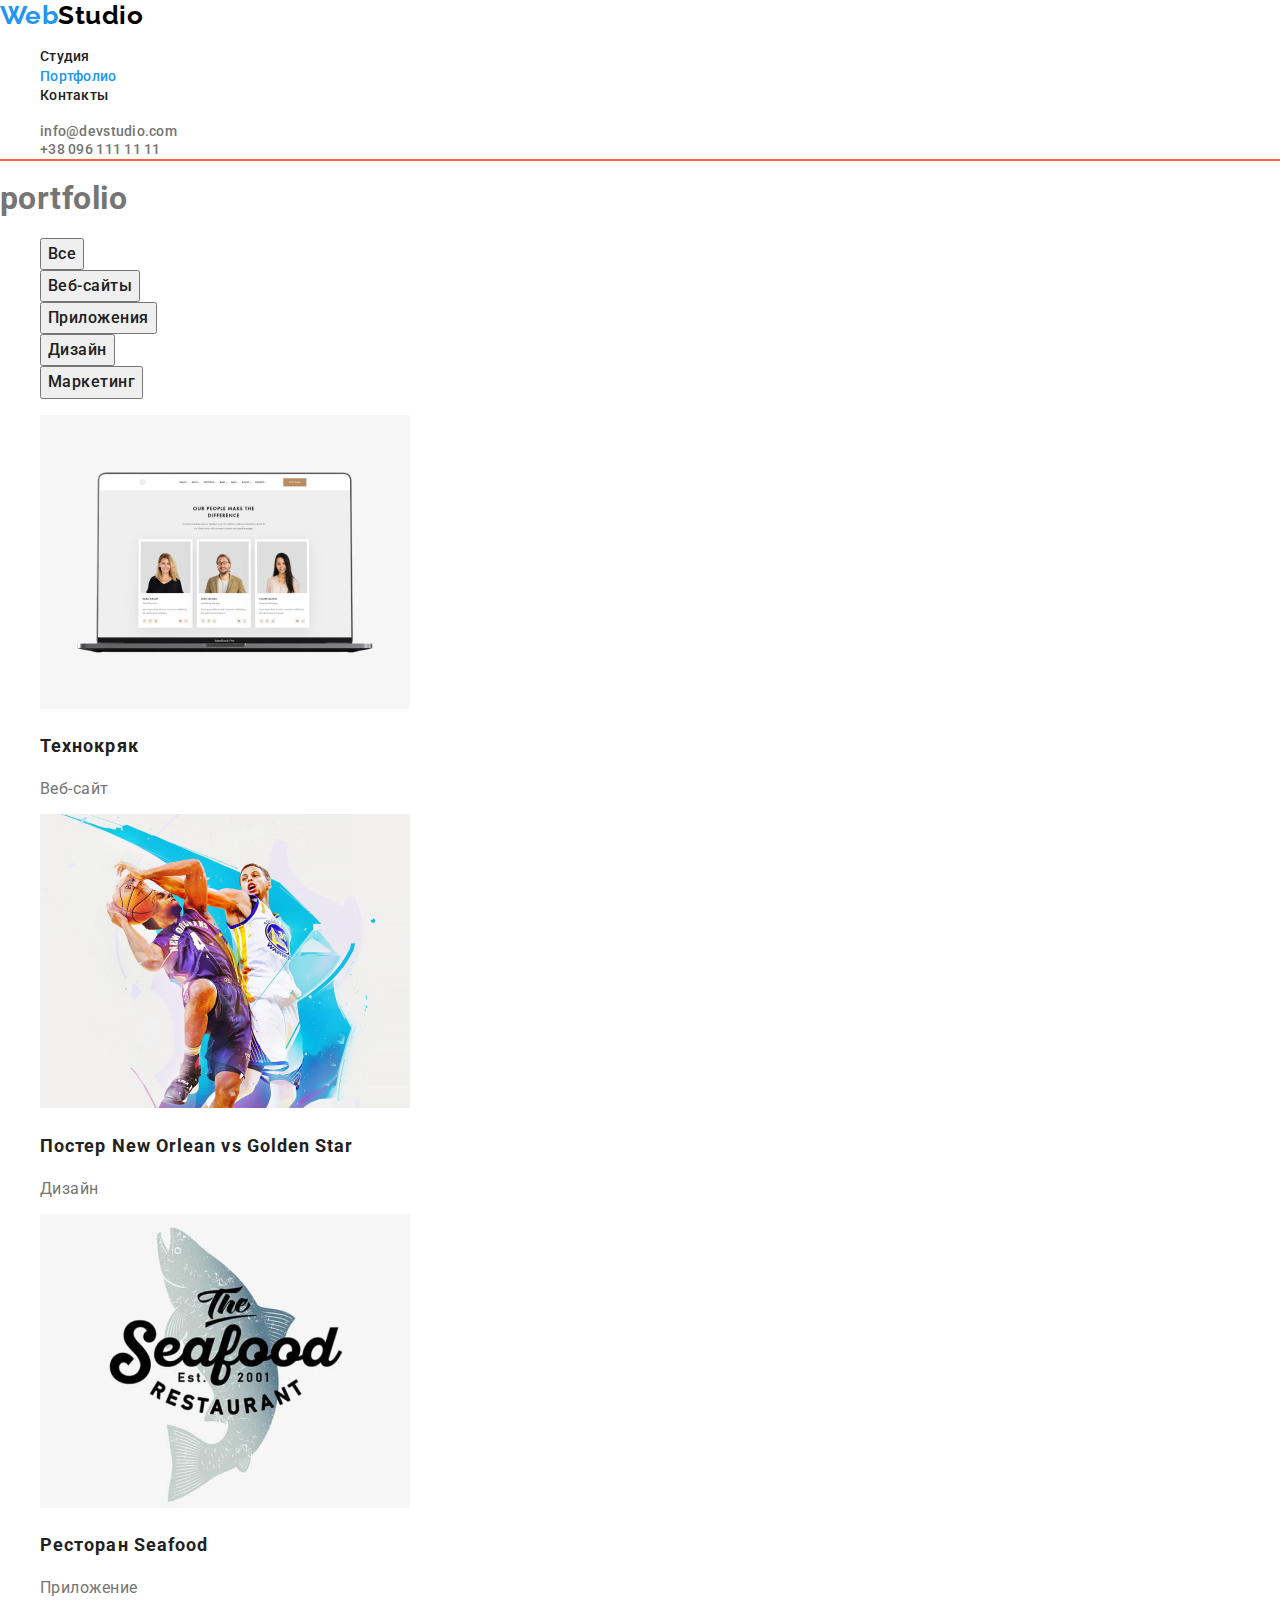
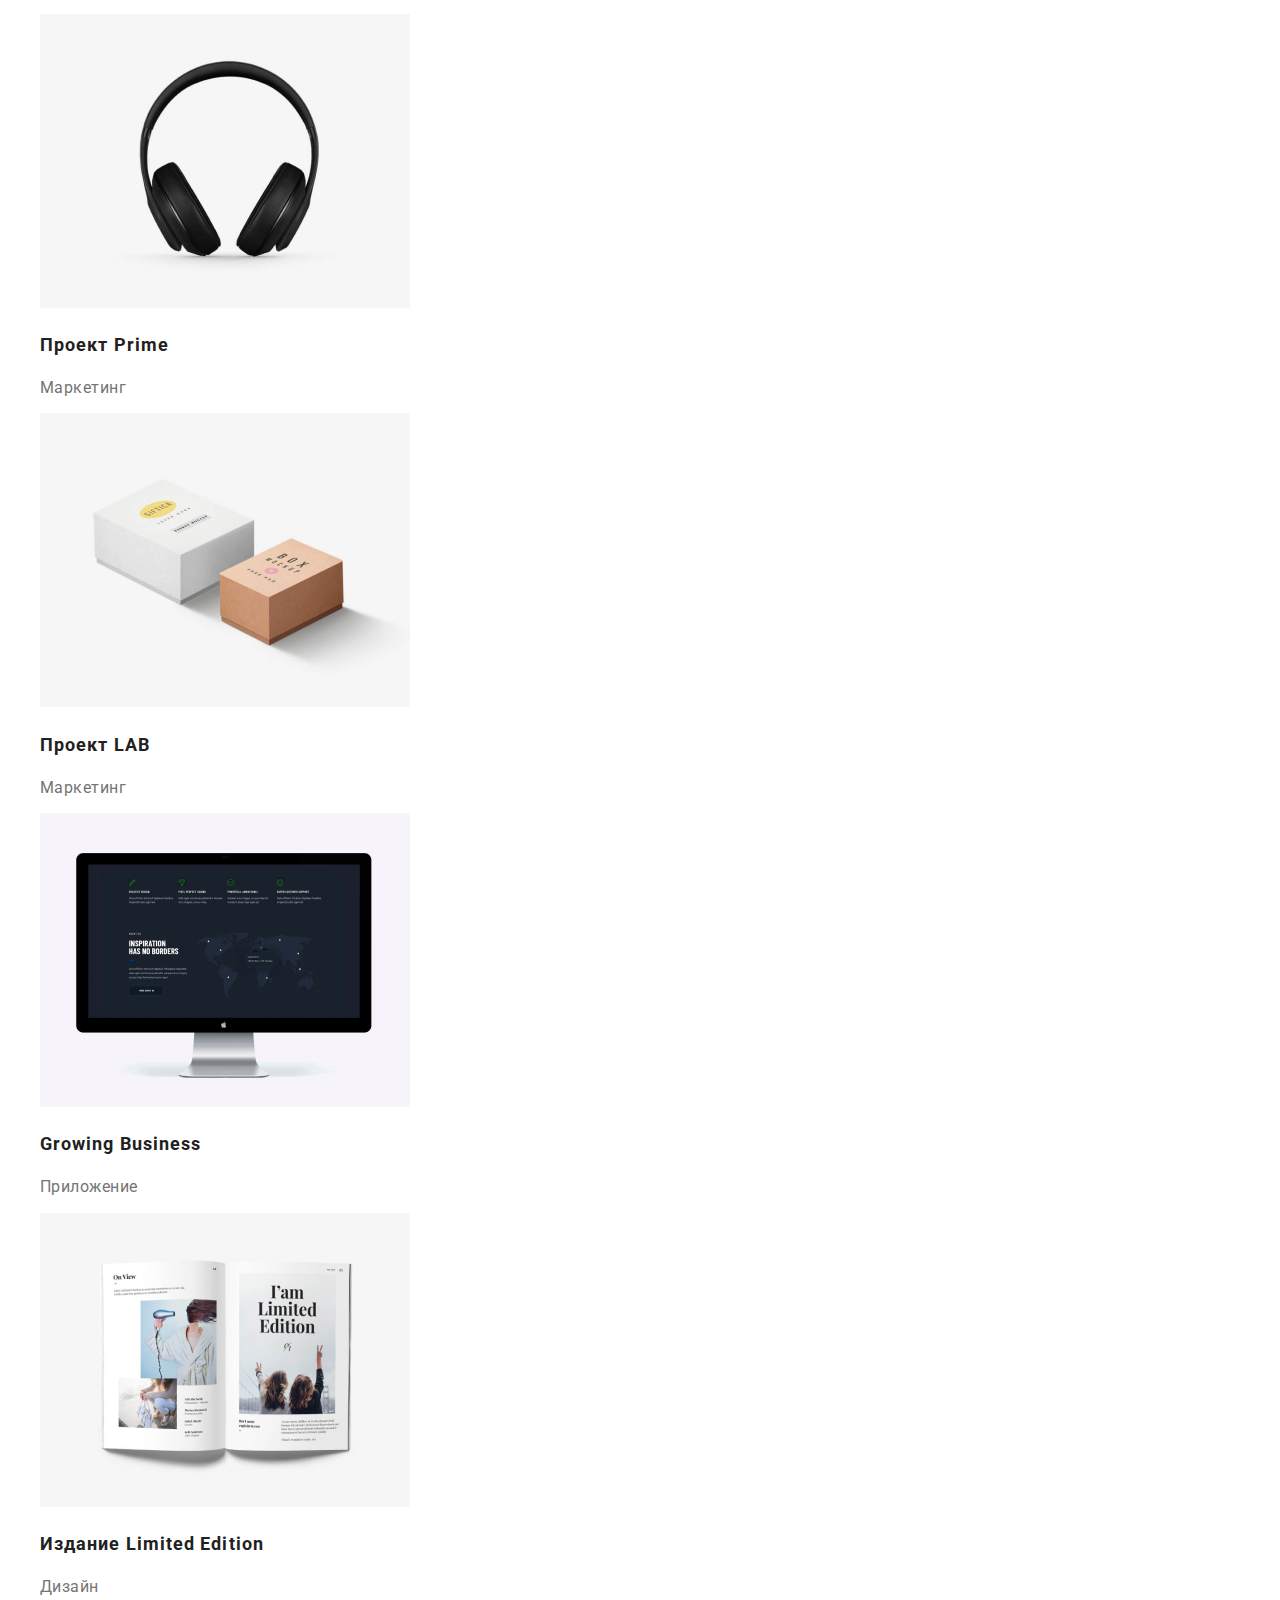
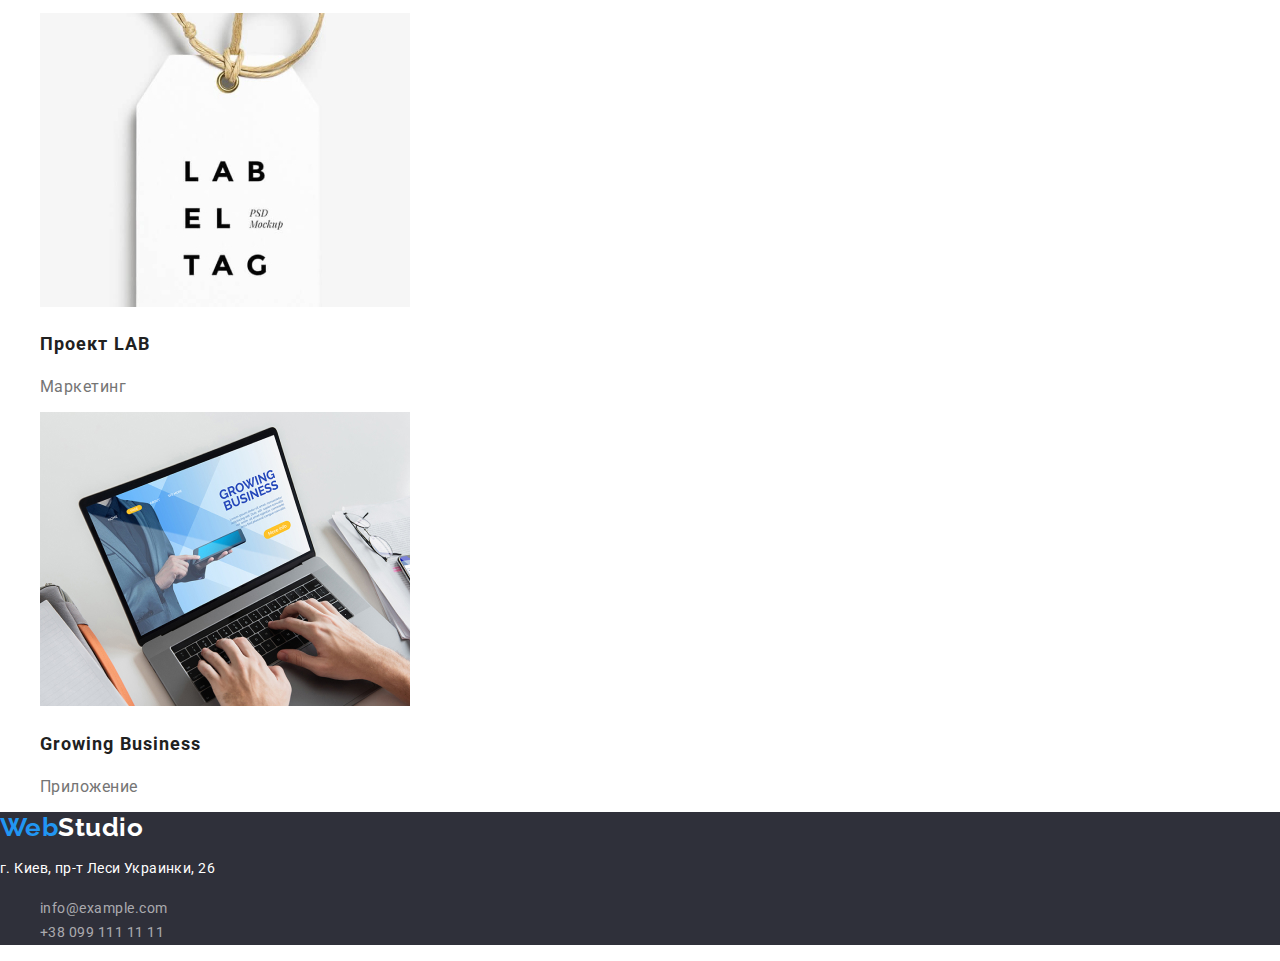
==== portfolio.html @ 04486caa "Нач дом 3" ====
<!DOCTYPE html>
<html lang="ru">
<head>
    <meta charset="UTF-8">
    <meta http-equiv="X-UA-Compatible" content="IE=edge">
    <meta name="viewport" content="width=device-width, initial-scale=1.0">
    <title>Document</title>
    <link href="https://fonts.googleapis.com/css2?family=Raleway:wght@700&family=Roboto:wght@400;500;700;900&display=swap" 
    rel="stylesheet">
    <link rel="stylesheet" href="https://cdnjs.cloudflare.com/ajax/libs/modern-normalize/1.1.0/modern-normalize.min.css">
    <link rel="stylesheet" href="./css/styles.css">
</head>
<body class="body">
    
    <!--Шапка сайта-->
    <header class="page-header">
        <div class="container">
            <div class="nav">
                <nav>
                    <a href="/" class="logo"> 
                        Web<span class="accent-dark">Studio</span>
                    </a>
                    <ul class="site-nav"> 
                        <li><a href="./index.html" class="link">Студия</a></li>
                        <li><a href="./portfolio.html" class="link current">Портфолио</a></li>
                        <li><a href="" class="link">Контакты</a></li>
                    </ul>
                </nav>
            </div>
            <div class="information">
                <ul class="inf">
                    <li><a href="" class="contact">info@devstudio.com</a></li>
                    <li><a href="" class="contact">+38 096 111 11 11</a></li>
                </ul>
            </div>
        </div>
    </header>
   
<main>
    <section>
        <h1>portfolio</h1>


        <!--Button-->
<ul class="button-port">
    <li><button type="submit">Все</button></li>
    <li><button type="submit">Веб-сайты</button></li>
    <li><button type="submit">Приложения</button></li>
    <li><button type="submit">Дизайн</button></li>
    <li><button type="submit">Маркетинг</button></li>
</ul>
        <!--Примеры работ-->

        <ul class="examples">
            <li>
                <img src="./images/img21.jpg" alt="Технокряк" width="370">
                <h2 class="title">Технокряк</h2>
                <p>Веб-сайт</p>
            </li>
            <li>
                <img src="./images/img22.jpg" alt="Постер New Orlean vs Golden Star" width="370">
                <h2 class="title">Постер New Orlean vs Golden Star</h2>
                <p>Дизайн</p>
            </li>
            <li>
                <img src="./images/img23.jpg" alt="Ресторан Seafood" width="370">
                <h2 class="title">Ресторан Seafood</h2>
                <p>Приложение</p>
            </li>
            <li>
                <img src="./images/img24.jpg" alt="Проект Prime" width="370">
                <h2 class="title">Проект Prime</h2>
                <p>Маркетинг</p>
            </li>
            <li>
                <img src="./images/img25.jpg" alt="Проект LAB" width="370">
                <h2 class="title">Проект LAB</h2>
                <p>Маркетинг</p>
            </li>
            <li>
                <img src="./images/img26.jpg" alt="Growing Business" width="370">
                <h2 class="title">Growing Business</h2>
                <p>Приложение</p>
            </li>
            <li>
                <img src="./images/img27.jpg" alt="Издание Limited Edition" width="370">
                <h2 class="title"> Издание Limited Edition</h2>
                <p>Дизайн</p>
            </li>
            <li>
                <img src="./images/img28.jpg" alt="Проект LAB" width="370">
                <h2 class="title">Проект LAB</h2>
                <p>Маркетинг</p>
            </li>
            <li>
                <img src="./images/img29.jpg" alt="Growing Business" width="370">
                <h2 class="title">Growing Business</h2>
                <p>Приложение</p>
            </li>
        </ul>
    </section>
</main>

    <!--Футер-->
    <footer class="futer">
        <a href="/" class="logo">
            Web<span class="accent-white">Studio</span>
        </a>
<address>
       <p class="address">г. Киев, пр-т Леси Украинки, 26</p>
       <ul>
           <li> <a href="" class="inf">info@example.com</a></li> 
           <li> <a href="" class="inf">+38 099 111 11 11</a></li>
       </ul>  
</address>
     </footer>
</body> 
</html>
---- css/styles.css ----
/* акцент синий #2196F3 */
/* основной цвет #212121 */
/* белый цвет #FFFFFF */
/* вторичный цвет #757575 */
/*  вторичный цвет фона #2F303A */

:root {
    --primary-text-color: #757575;
    --title-text-color: #212121;
    --accent-color: #2196F3 ;
    --title-white-color: #FFFFFF;
    --bgr-color: #2F303A;
}
body { 
    background-color: var(--title-white-color);
    color: var(--primary-text-color);

    font-family: Roboto, sans-serif; 
    letter-spacing: 0.03em;
}
    ul {
    list-style: none;} 
    a {
        text-decoration: none;
    }
.address {
 font-family: Roboto;
font-size: 14px;
font-style: normal;
line-height: 1.71;
letter-spacing: 0.03em;
text-align: left;
}
.container {
    margin-left: auto;
    margin-right: auto;
    width: 1230;
    outline: 2px solid tomato;
}


/* logo */
.logo {
    color: var(--accent-color);
    font-family: raleway, sans-serif; 
    font-weight: 700;
    font-size: 26px;
    line-height: 1.19;
    
}


.accent-dark {
    color: #000000;
}
.accent-white {
    color: var(--title-white-color);
}

/* site nav */

.link {
    color: var(--title-text-color);
    font-size: 14px;
    font-weight: 500;
    line-height: 1.4;
    letter-spacing: 0.02em;
    
}
.site-nav a:hover, .site-nav a:focus {
    color: var(--accent-color);
} 
.site-nav .link.current {
    color: var(--accent-color);
}

/* informaition */

.inf .contact {
    color: var(--primary-text-color);
    font-size: 14px;
    font-weight: 500;
    line-height: 1.14;
    letter-spacing: 0.02em;
    }

.inf .contact:hover, .inf .contact:focus {
color: var(--accent-color);
font-size: 14px;
font-weight: 500;
line-height: 1.14;
letter-spacing: 0.02em;
}

/* hero */
.hero-title {
    background: var(--bgr-color); 
    color: var(--title-white-color) ;
    font-size: 44px;
    font-weight: 900;
    line-height: 1.36;
    letter-spacing: 0.06em;
    text-align: center;
    text-transform: uppercase;
}

/* Peculiarities */
.section .pecul-title {
    color: var(--title-text-color);
    font-size: 14px;
    font-weight: 700;
    line-height: 1.14;
    text-align: left;
    text-transform: uppercase;
}
/* sections */
 .section-title {
     color: var(--title-text-color);   
     font-size: 36px;
     font-weight: 700;
     line-height: 1.17;
     text-align: center;
 }

/* team */
.team-list .title {
    color: var(--title-text-color);
font-size: 16px;
font-weight: 500;
line-height: 1.88;

text-align: center;
}
.team-list p {
font-size: 16px;
line-height: 1.19;

text-align: center;
}
/* button */
.hero-button {
    color: var(--title-white-color);
    background: var(--accent-color);
    font-family: inherit;
    font-size: 16px;
    font-weight: 700;
    line-height: 1.88;
    letter-spacing: 0.06em;
}

/* Button-portfolio */
.button-port button {
    color: var(--title-text-color);
    font-family: inherit;
    font-size: 16px;
    font-weight: 500;
    line-height: 1.63;
    letter-spacing: 0.03em;
}
.button-port button:hover, .button-port button:focus {
    background-color: var(--accent-color);
    color: var(--title-white-color);
}
.examples .title {
    color: var(--title-text-color);
    font-size: 18px;
    font-weight: 700;
    line-height: 2;
    letter-spacing: 0.06em;
    text-align: left;
}
/* Futer */
.futer {  
    background-color: var(--bgr-color);
}

.futer .address {
color: var(--title-white-color);
   
font-size: 14px;
line-height: 1.71;
text-align: left;
}
.futer .inf {
font-family: Roboto;
font-style: normal;
 color: rgba(255, 255, 255, 0.6);
font-size: 14px;
line-height: 1.71;
text-align: left;
}
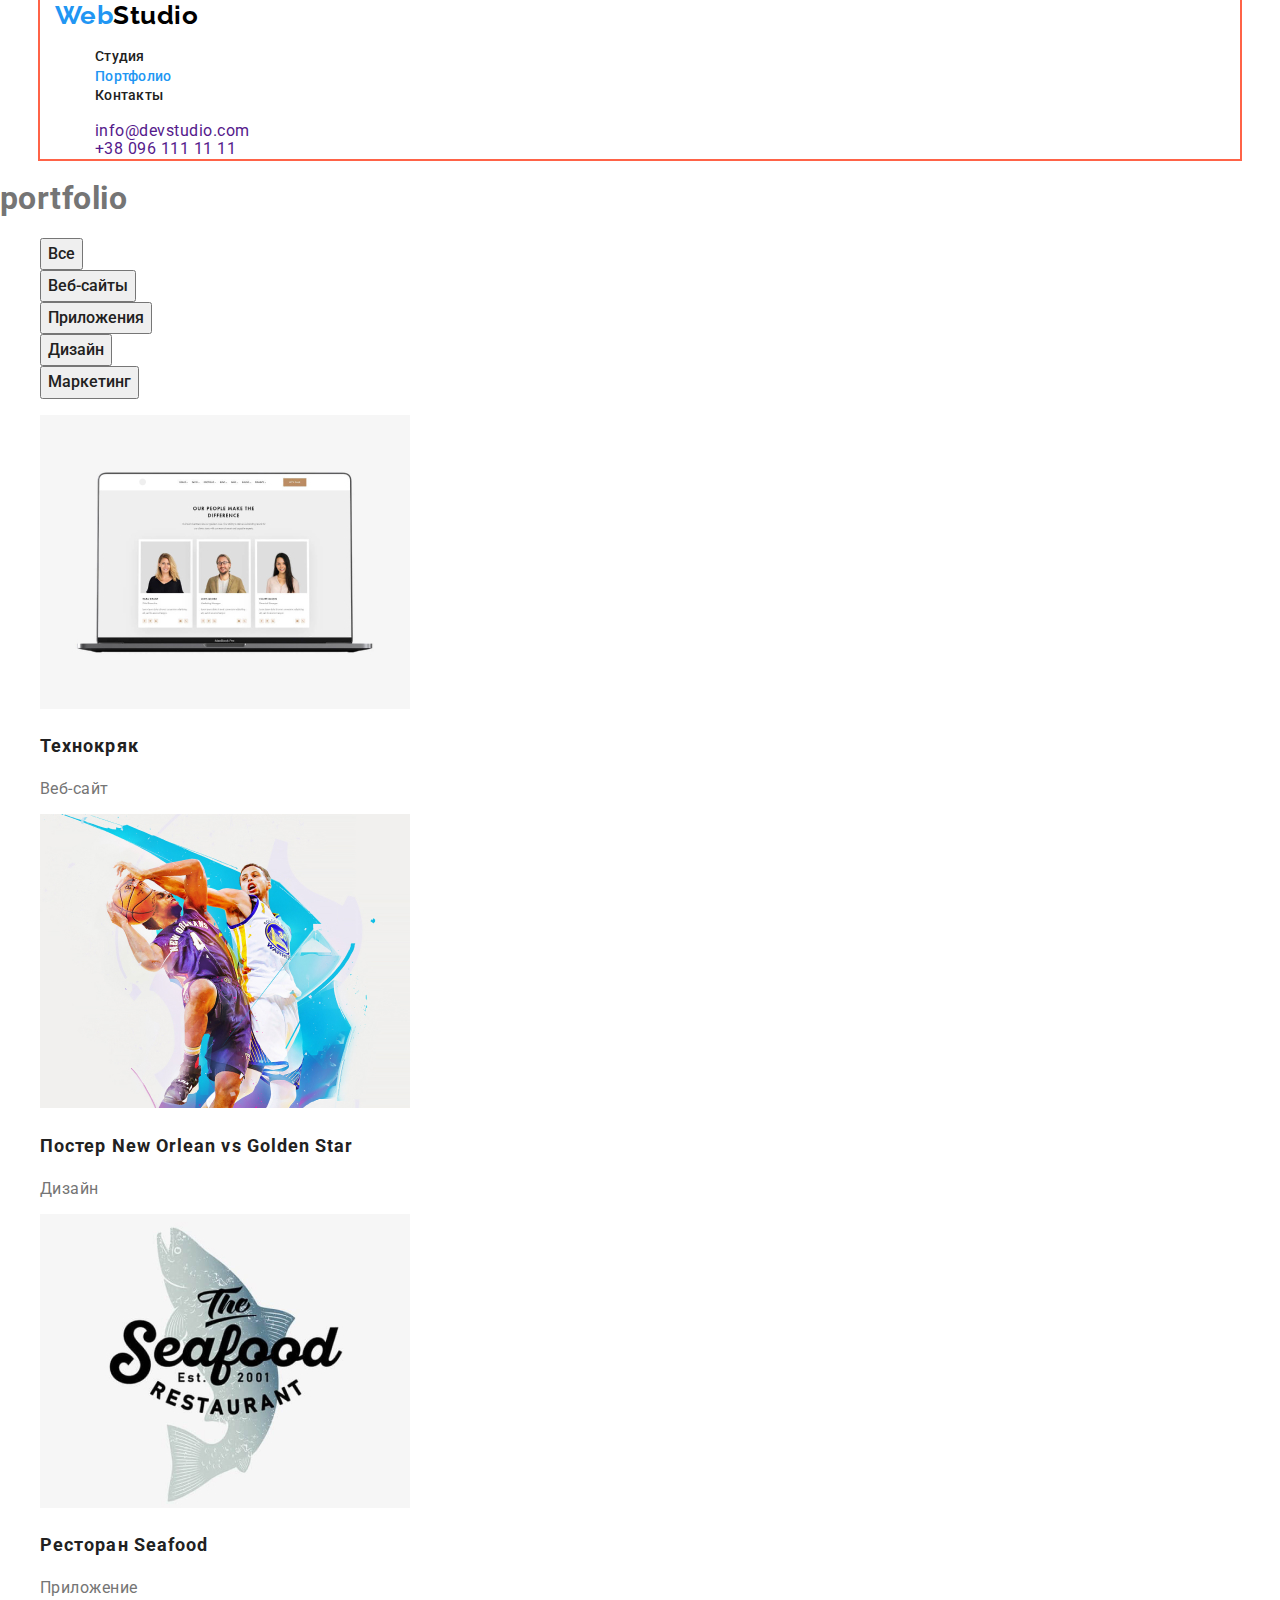
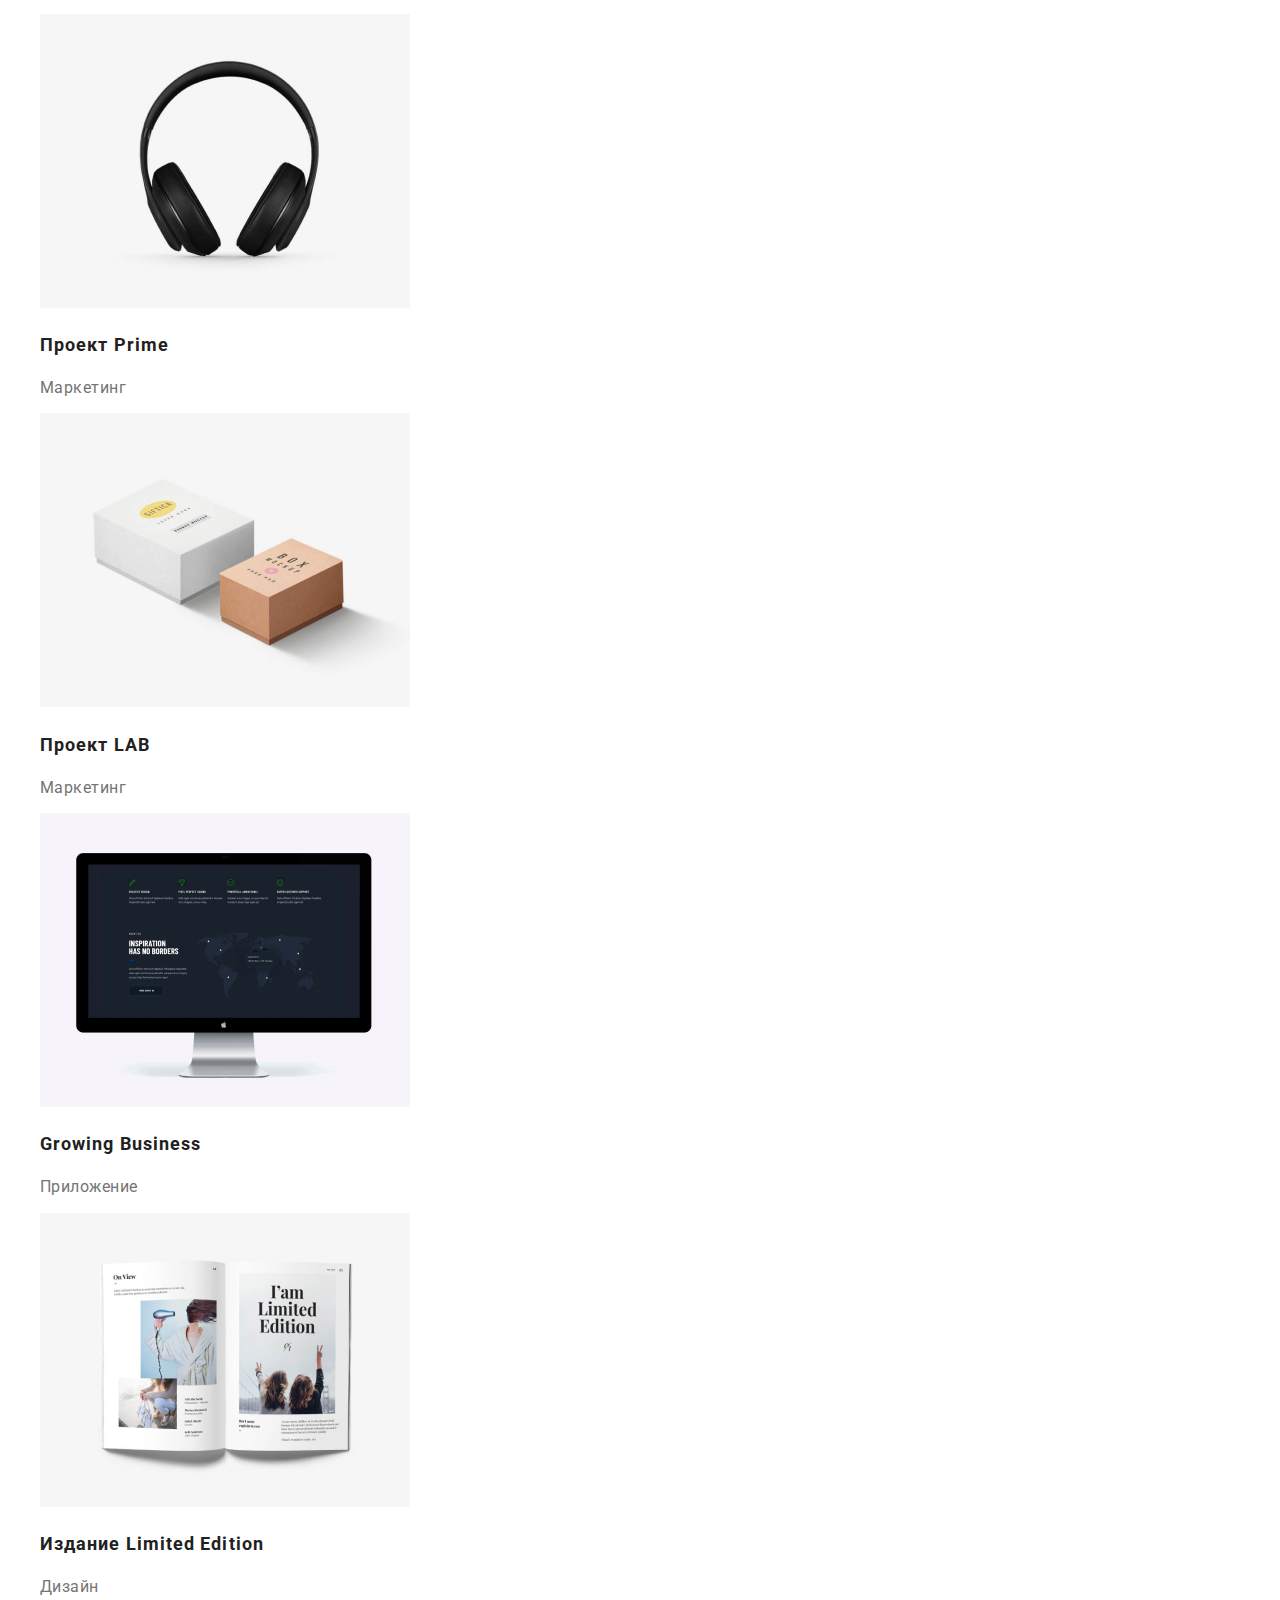
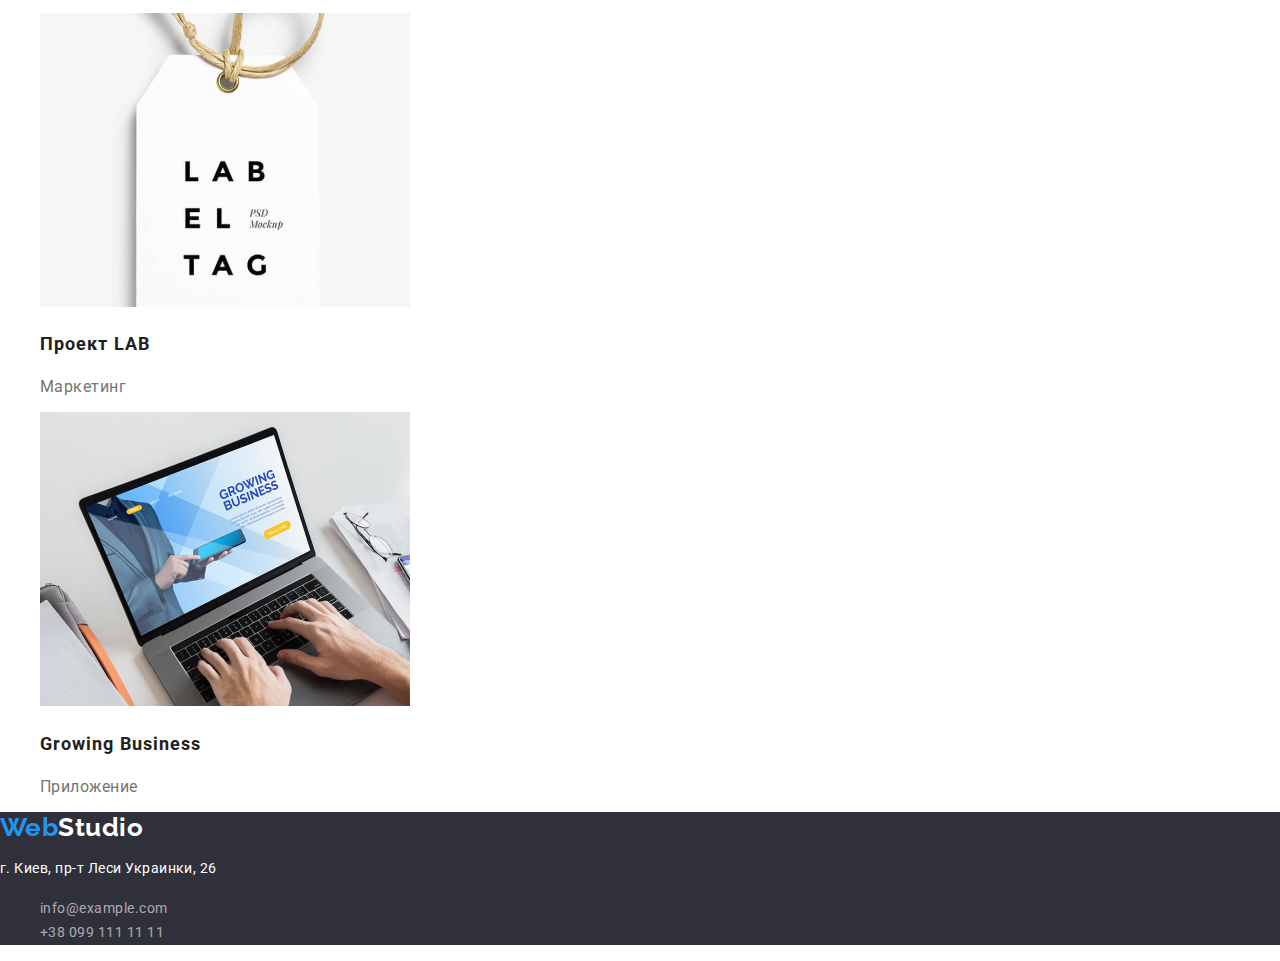
==== commit 532c712e: "домашка 3 контейнер" ====
--- a/portfolio.html
+++ b/portfolio.html
@@ -10,7 +10,7 @@
     <link rel="stylesheet" href="https://cdnjs.cloudflare.com/ajax/libs/modern-normalize/1.1.0/modern-normalize.min.css">
     <link rel="stylesheet" href="./css/styles.css">
 </head>
-<body class="body">
+<body>
     
     <!--Шапка сайта-->
     <header class="page-header">
@@ -27,16 +27,17 @@
                     </ul>
                 </nav>
             </div>
-            <div class="information">
-                <ul class="inf">
+                <ul class="information">
                     <li><a href="" class="contact">info@devstudio.com</a></li>
                     <li><a href="" class="contact">+38 096 111 11 11</a></li>
-                </ul>
-            </div>
+                </ul>  
         </div>
     </header>
    
 <main>
+
+   
+   
     <section>
         <h1>portfolio</h1>
 
@@ -115,4 +116,7 @@
 </address>
      </footer>
 </body> 
-</html>+</html>
+
+
+
--- a/css/styles.css
+++ b/css/styles.css
@@ -10,31 +10,43 @@
     --accent-color: #2196F3 ;
     --title-white-color: #FFFFFF;
     --bgr-color: #2F303A;
-}
+    --logo-dark-color: #000000 ;
+}
+
+html {
+    box-sizing: border-box;
+}
+*, *::before, *::after { box-sizing: inherit;}
+
+
+ 
 body { 
+    margin: 0;
     background-color: var(--title-white-color);
     color: var(--primary-text-color);
-
     font-family: Roboto, sans-serif; 
     letter-spacing: 0.03em;
-}
+    font-style: normal;
+}
+
     ul {
     list-style: none;} 
     a {
         text-decoration: none;
     }
+
 .address {
- font-family: Roboto;
-font-size: 14px;
-font-style: normal;
+ font-style: normal;
 line-height: 1.71;
-letter-spacing: 0.03em;
-text-align: left;
-}
+}
+
 .container {
     margin-left: auto;
     margin-right: auto;
-    width: 1230;
+    width: 1200px;
+    padding-right: 15px;
+    padding-left: 15px;
+
     outline: 2px solid tomato;
 }
 
@@ -51,7 +63,7 @@
 
 
 .accent-dark {
-    color: #000000;
+    color: var(--logo-dark-color);
 }
 .accent-white {
     color: var(--title-white-color);
@@ -113,6 +125,11 @@
     text-align: left;
     text-transform: uppercase;
 }
+
+
+
+
+
 /* sections */
  .section-title {
      color: var(--title-text-color);   
@@ -155,7 +172,7 @@
     font-size: 16px;
     font-weight: 500;
     line-height: 1.63;
-    letter-spacing: 0.03em;
+    
 }
 .button-port button:hover, .button-port button:focus {
     background-color: var(--accent-color);
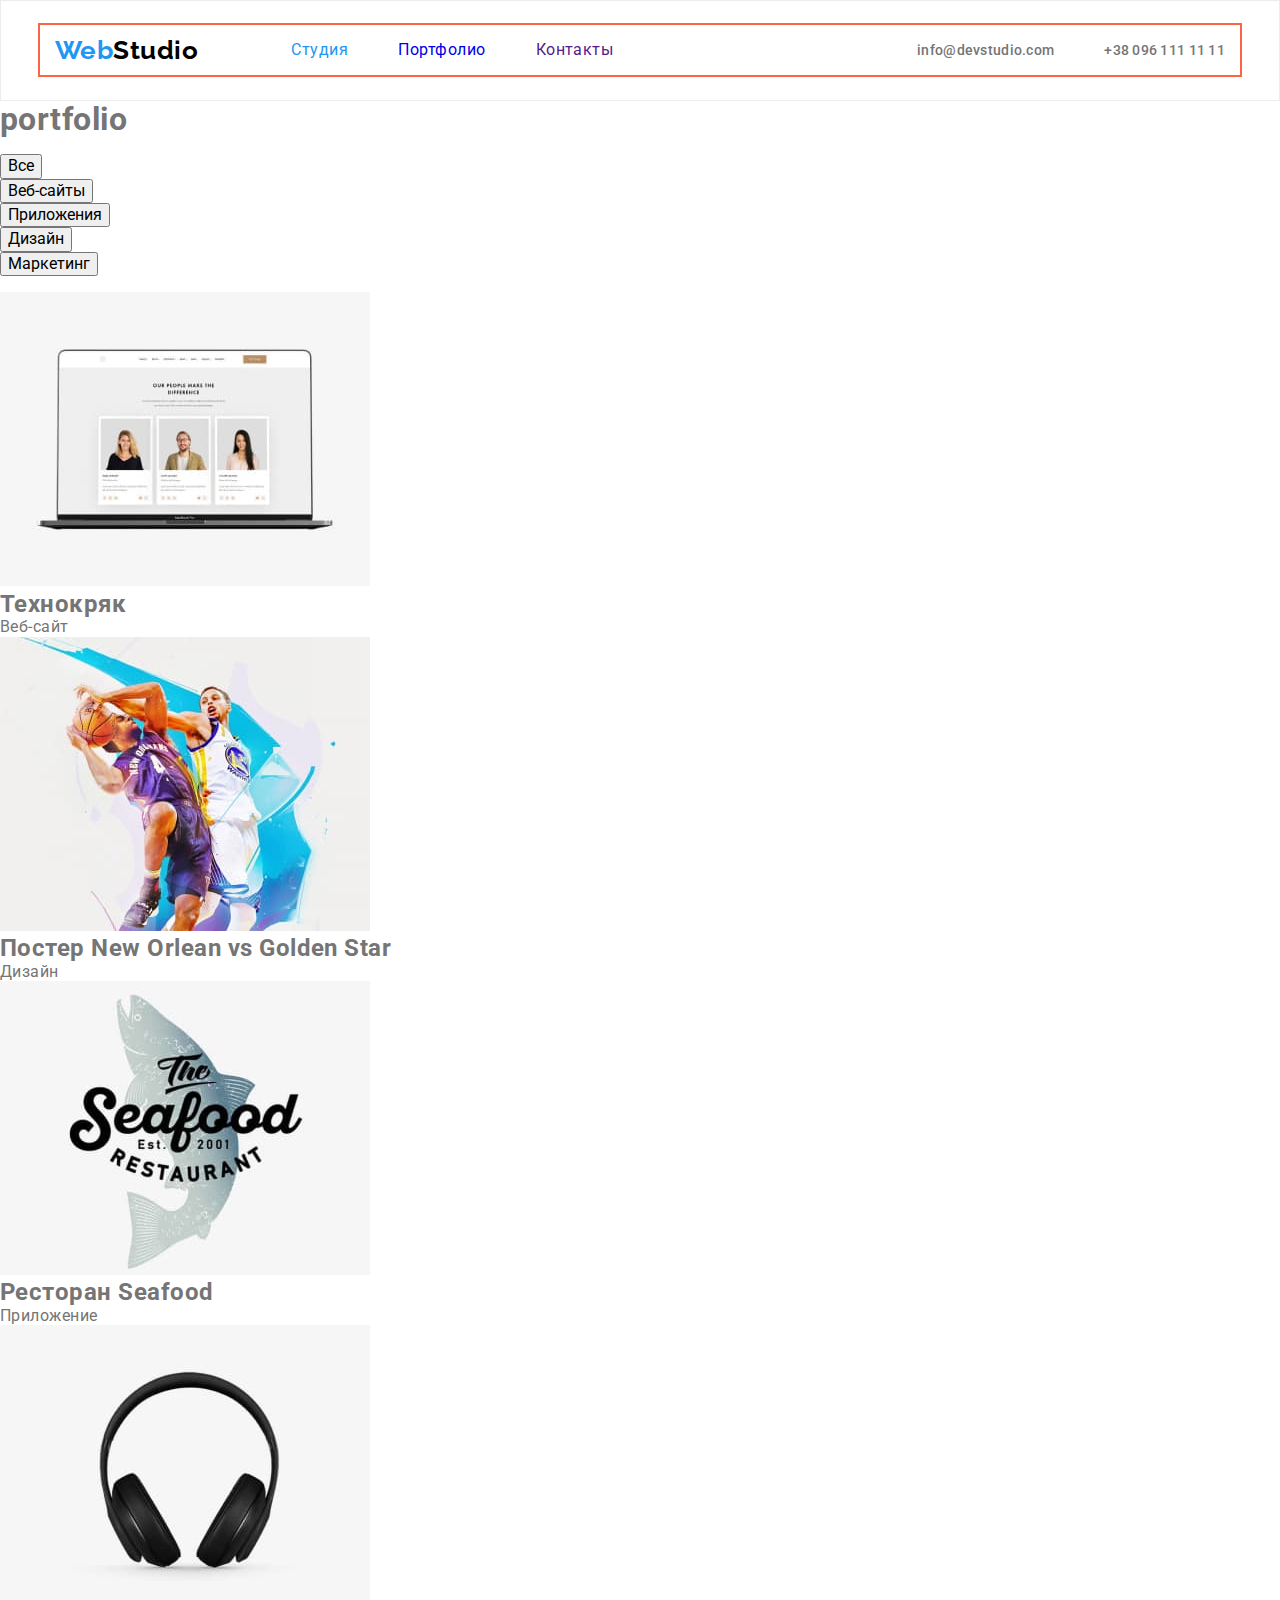
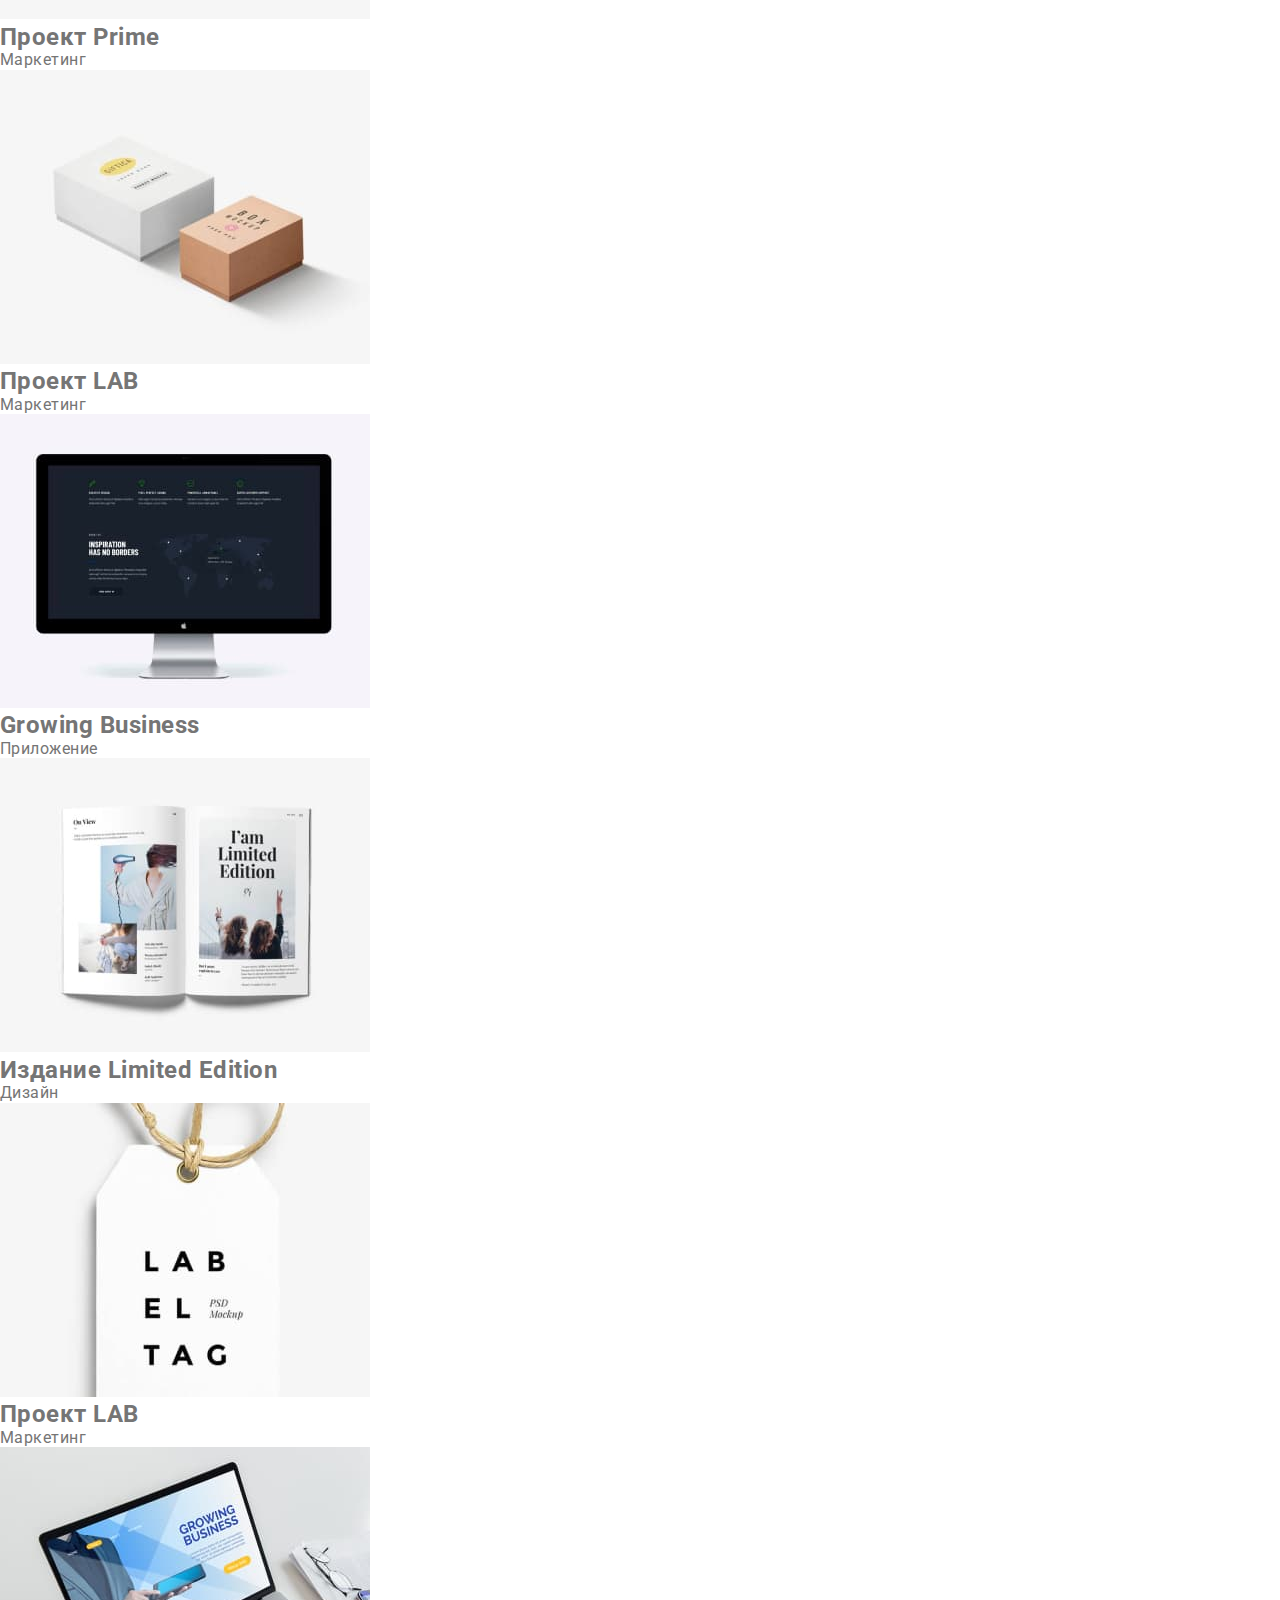
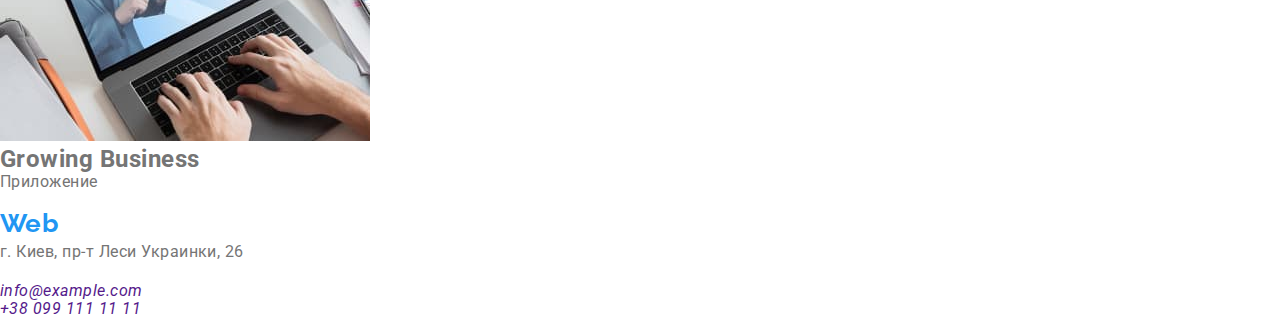
==== commit 0d787143: "Домашка 3 с Хедером" ====
--- a/portfolio.html
+++ b/portfolio.html
@@ -13,26 +13,29 @@
 <body>
     
     <!--Шапка сайта-->
-    <header class="page-header">
-        <div class="container">
-            <div class="nav">
-                <nav>
-                    <a href="/" class="logo"> 
-                        Web<span class="accent-dark">Studio</span>
-                    </a>
-                    <ul class="site-nav"> 
-                        <li><a href="./index.html" class="link">Студия</a></li>
-                        <li><a href="./portfolio.html" class="link current">Портфолио</a></li>
-                        <li><a href="" class="link">Контакты</a></li>
-                    </ul>
-                </nav>
-            </div>
-                <ul class="information">
-                    <li><a href="" class="contact">info@devstudio.com</a></li>
-                    <li><a href="" class="contact">+38 096 111 11 11</a></li>
-                </ul>  
+    
+    <header class="header">
+        <div class="container container-header">
+          <nav class="header-nav">
+            <a href="/" class="logo header-logo">
+              Web<span class="accent-dark">Studio</span>
+            </a>
+            <ul class="header-list list">
+              <li class="header-item"><a href="./index.html" class="link current">Студия</a>
+              </li>
+              <li class="header-item">
+                <a href="./portfolio.html" class="link ">Портфолио</a>
+              </li>
+              <li class="header-item"><a href="" class="link">Контакты</a></li>
+            </ul>
+          </nav>
+          <ul class="information-list">
+            <li><a href="mailto: info@devstudio.com" class="contact">info@devstudio.com</a></li>
+            <li><a href="tel: +380961111111" class="contact header-contact">+38 096 111 11 11</a></li>
+          </ul>
         </div>
-    </header>
+  
+      </header>
    
 <main>
 
--- a/css/styles.css
+++ b/css/styles.css
@@ -12,6 +12,7 @@
     --bgr-color: #2F303A;
     --logo-dark-color: #000000 ;
 }
+ /* Сбросы */
 
 html {
     box-sizing: border-box;
@@ -19,7 +20,24 @@
 *, *::before, *::after { box-sizing: inherit;}
 
 
+p, h1, h2, h3, h4, h5, h6 {
+    margin: 0;
+}
+
+ul {
+        margin 0;
+        padding: 0;
+    list-style: none;} 
  
+ a {
+        text-decoration: none;
+    }
+
+ .list {
+        padding:0;
+        margin: 0;
+    }
+
 body { 
     margin: 0;
     background-color: var(--title-white-color);
@@ -29,20 +47,13 @@
     font-style: normal;
 }
 
-    ul {
-    list-style: none;} 
-    a {
-        text-decoration: none;
-    }
-
 .address {
  font-style: normal;
 line-height: 1.71;
 }
 
 .container {
-    margin-left: auto;
-    margin-right: auto;
+    margin: 0 auto;
     width: 1200px;
     padding-right: 15px;
     padding-left: 15px;
@@ -51,7 +62,42 @@
 }
 
 
-/* logo */
+.section:not(:last-child) {
+    margin-bottom: 94px;
+}
+
+
+.section-title {
+    margin-top: 0;
+    margin-bottom: 50px;
+    color: var(--title-text-color);   
+    font-size: 36px;
+    font-weight: 700;
+    line-height: 1.17;
+    text-align: center;
+}
+
+
+/* -----------header----------- */
+
+.container-header {
+    display: flex;
+    
+
+}
+.header-nav {
+    display: flex;
+    align-items: center;
+}
+
+.header-list {
+    display: flex;
+}
+.information-list {
+    display: flex;
+    margin-left: auto;
+}
+
 .logo {
     color: var(--accent-color);
     font-family: raleway, sans-serif; 
@@ -60,15 +106,30 @@
     line-height: 1.19;
     
 }
-
+.header {
+    border: 1px solid #ECECEC
+}
 
 .accent-dark {
     color: var(--logo-dark-color);
 }
+
 .accent-white {
     color: var(--title-white-color);
 }
-
+ .header-contact {
+     margin-left: 50px;
+ }
+
+ .header-logo {
+     margin-right: 93px;
+ }
+ .header-item:not(:last-child) {
+     margin-right: 50px;
+ }
+ /* .header-item + .header-item {
+     margin-left: 50px; */
+ }
 /* site nav */
 
 .link {
@@ -79,16 +140,19 @@
     letter-spacing: 0.02em;
     
 }
-.site-nav a:hover, .site-nav a:focus {
+.header {
+    padding-top: 24px;
+    padding-bottom: 25px;
+}
+.header-list a:hover, .header-list a:focus {
     color: var(--accent-color);
 } 
-.site-nav .link.current {
+
+.header-list .link.current {
     color: var(--accent-color);
 }
 
-/* informaition */
-
-.inf .contact {
+ .contact {
     color: var(--primary-text-color);
     font-size: 14px;
     font-weight: 500;
@@ -96,28 +160,44 @@
     letter-spacing: 0.02em;
     }
 
-.inf .contact:hover, .inf .contact:focus {
+ .contact:hover, .contact:focus {
 color: var(--accent-color);
-font-size: 14px;
-font-weight: 500;
-line-height: 1.14;
-letter-spacing: 0.02em;
-}
-
-/* hero */
+
+
+/*-------HERO------- */
+
+.hero {
+    
+    text-align: center;
+   
+}
+
 .hero-title {
-    background: var(--bgr-color); 
+    padding: 200px 452px 280px 452px;
+    margin-top: 0;
+    margin-bottom: 30px;
     color: var(--title-white-color) ;
     font-size: 44px;
     font-weight: 900;
     line-height: 1.36;
     letter-spacing: 0.06em;
-    text-align: center;
     text-transform: uppercase;
 }
-
-/* Peculiarities */
-.section .pecul-title {
+.hero .container {
+    background: var(--bgr-color);
+}
+
+/* Особенности */
+
+.peculiarities  {
+    display: flex;
+    justify-content: space-between;
+}
+
+.pecul-title {
+margin-bottom: 10px;
+/* margin-top: 0; */
+
     color: var(--title-text-color);
     font-size: 14px;
     font-weight: 700;
@@ -126,18 +206,10 @@
     text-transform: uppercase;
 }
 
-
-
-
-
-/* sections */
- .section-title {
-     color: var(--title-text-color);   
-     font-size: 36px;
-     font-weight: 700;
-     line-height: 1.17;
-     text-align: center;
- }
+/*  Работа */
+ 
+
+
 
 /* team */
 .team-list .title {
@@ -148,14 +220,26 @@
 
 text-align: center;
 }
-.team-list p {
+.team-list  {
+    margin-bottom: 0;
+
 font-size: 16px;
 line-height: 1.19;
-
 text-align: center;
 }
+.title {
+    margin-top: 30px;
+    margin-bottom: 10px;
+}
+
 /* button */
 .hero-button {
+    /* margin: 350px 700px 200px ; */
+    border-radius: 4px;
+    padding: 10px 32px;
+    min-width: 200px;
+    text-align: center;
+
     color: var(--title-white-color);
     background: var(--accent-color);
     font-family: inherit;
@@ -163,6 +247,7 @@
     font-weight: 700;
     line-height: 1.88;
     letter-spacing: 0.06em;
+    
 }
 
 /* Button-portfolio */
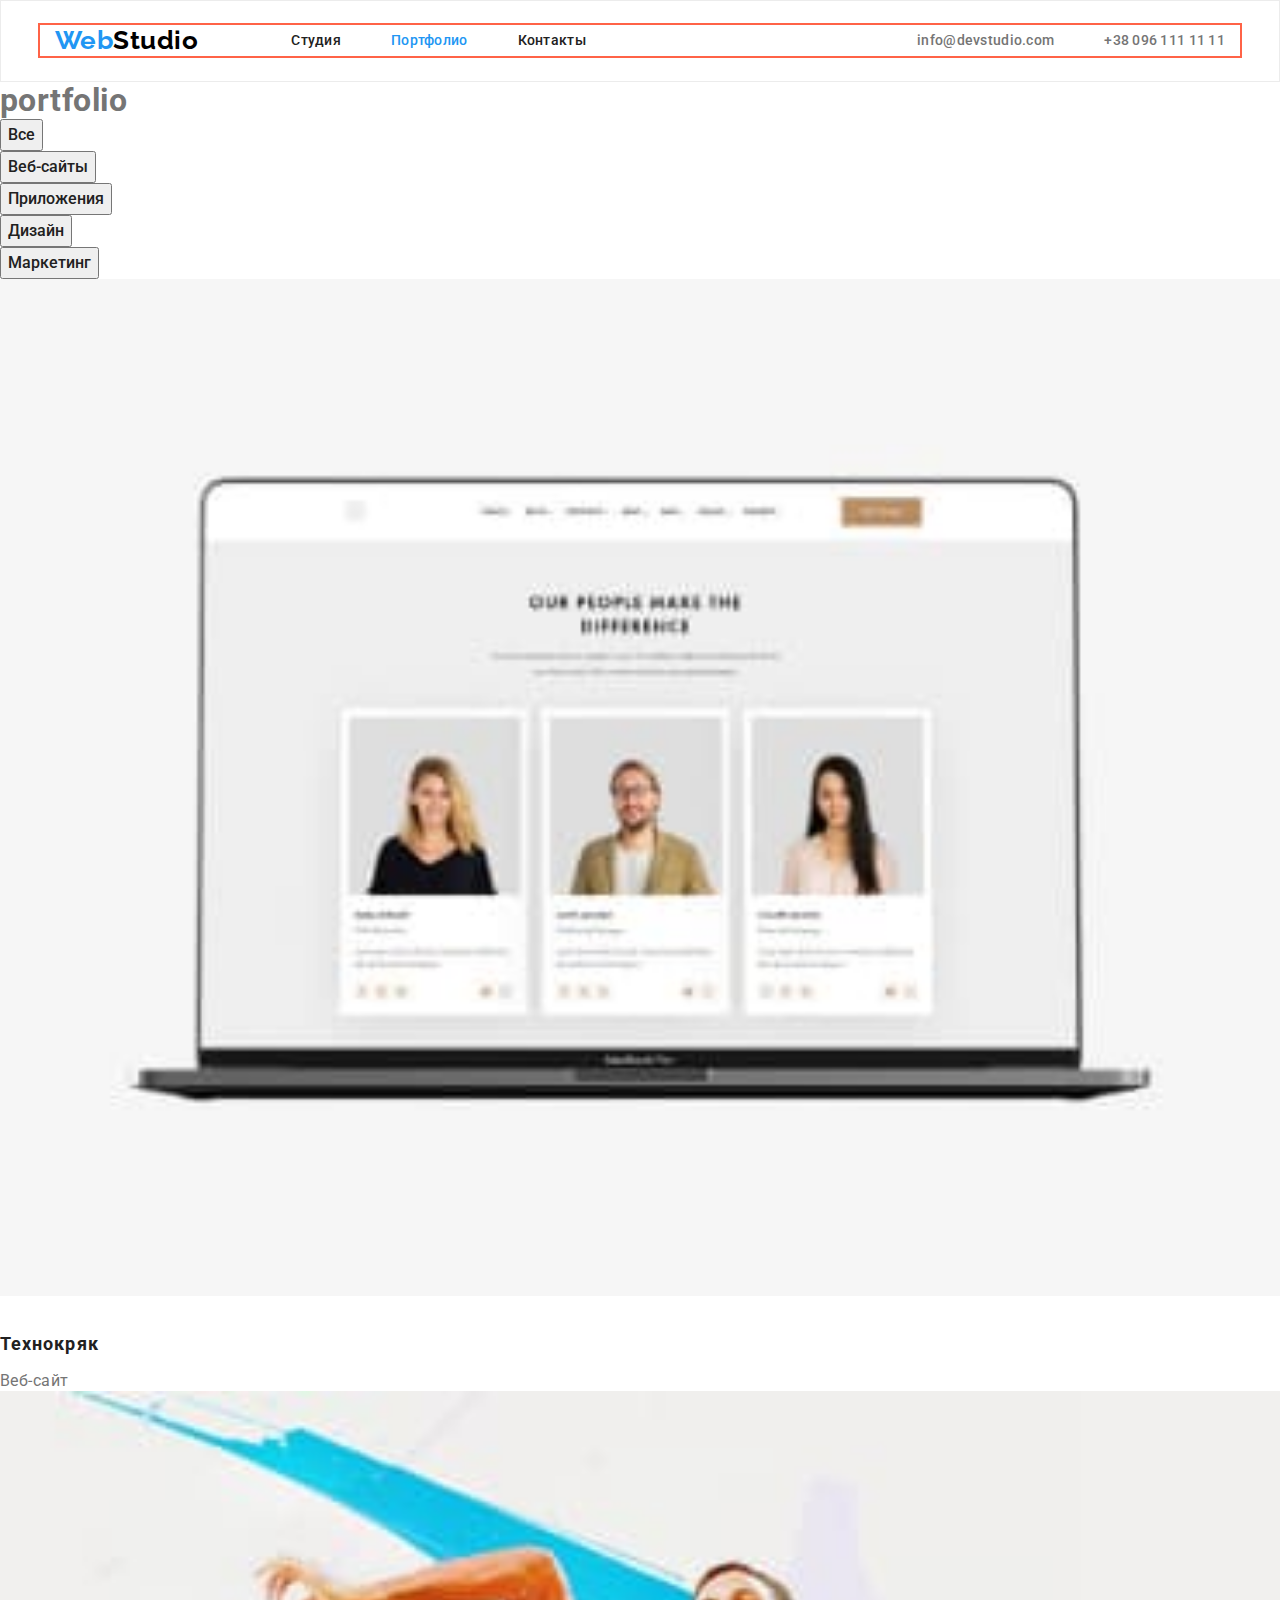
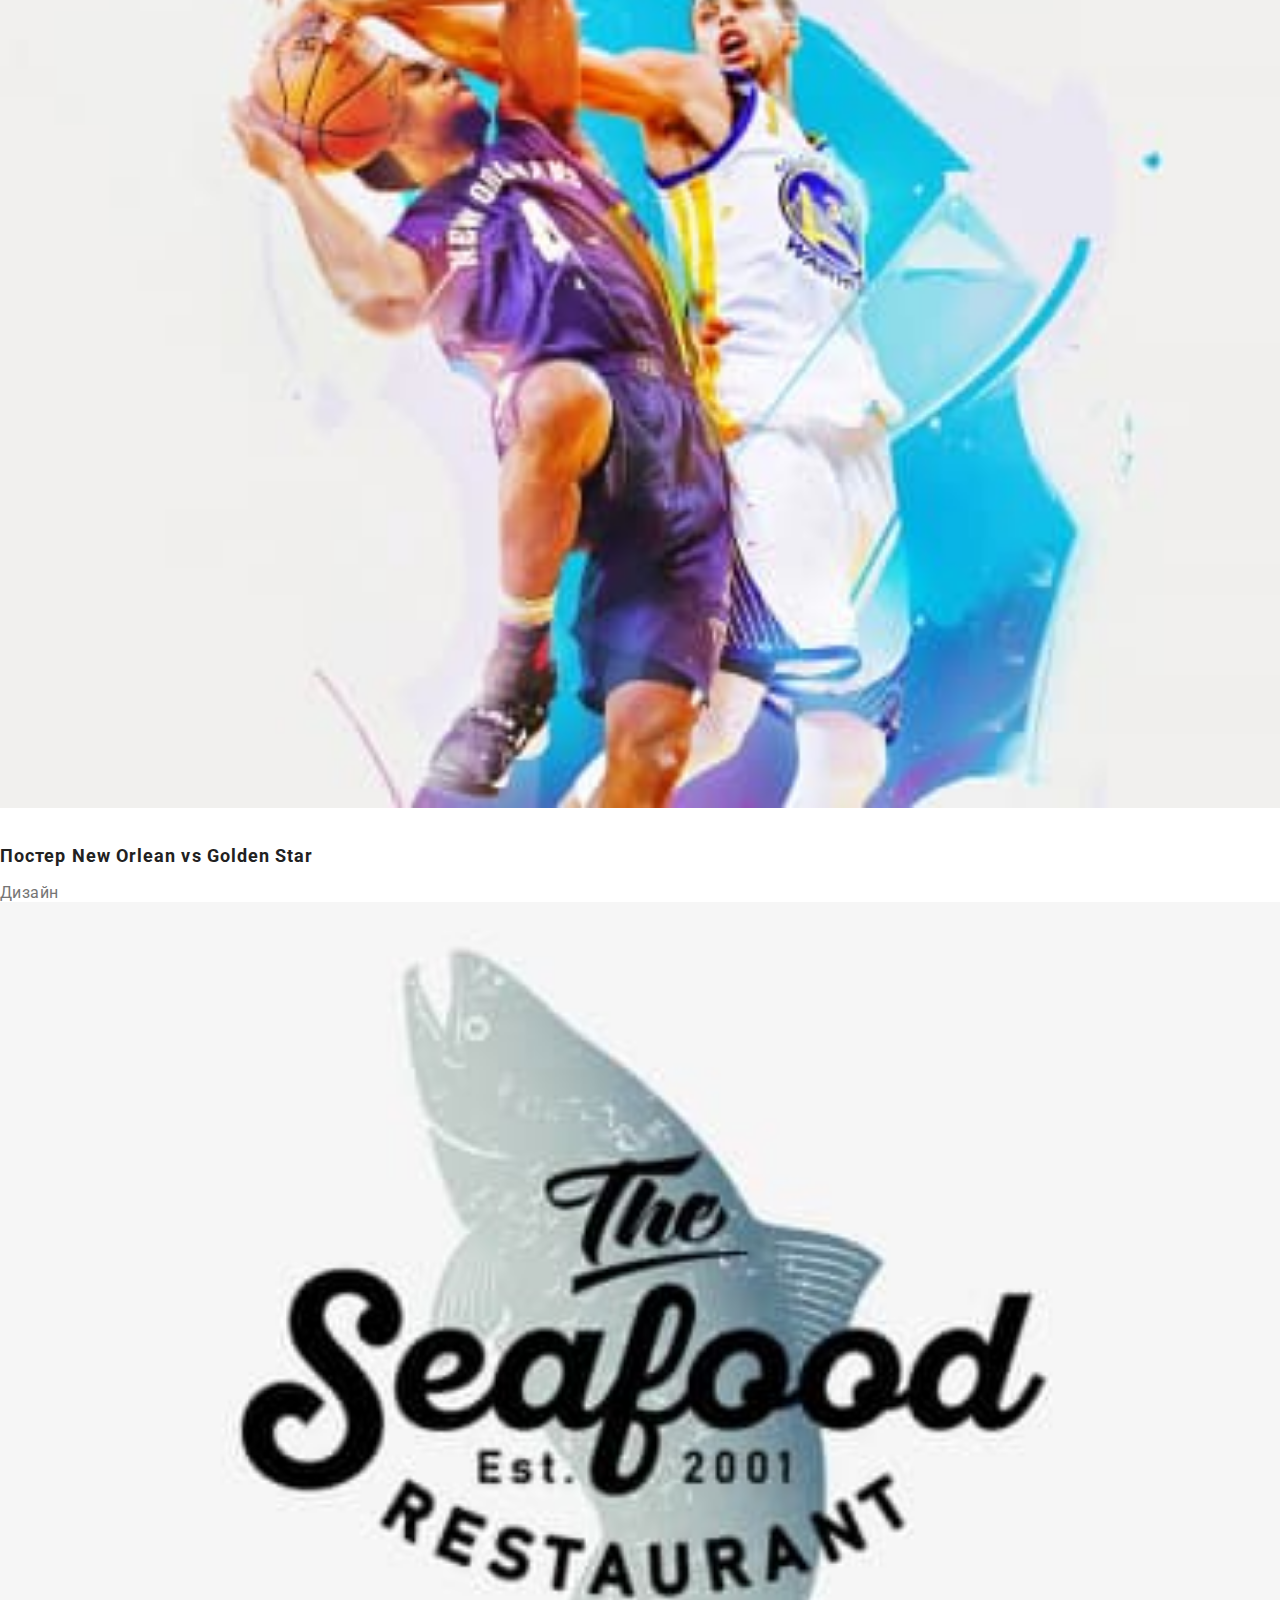
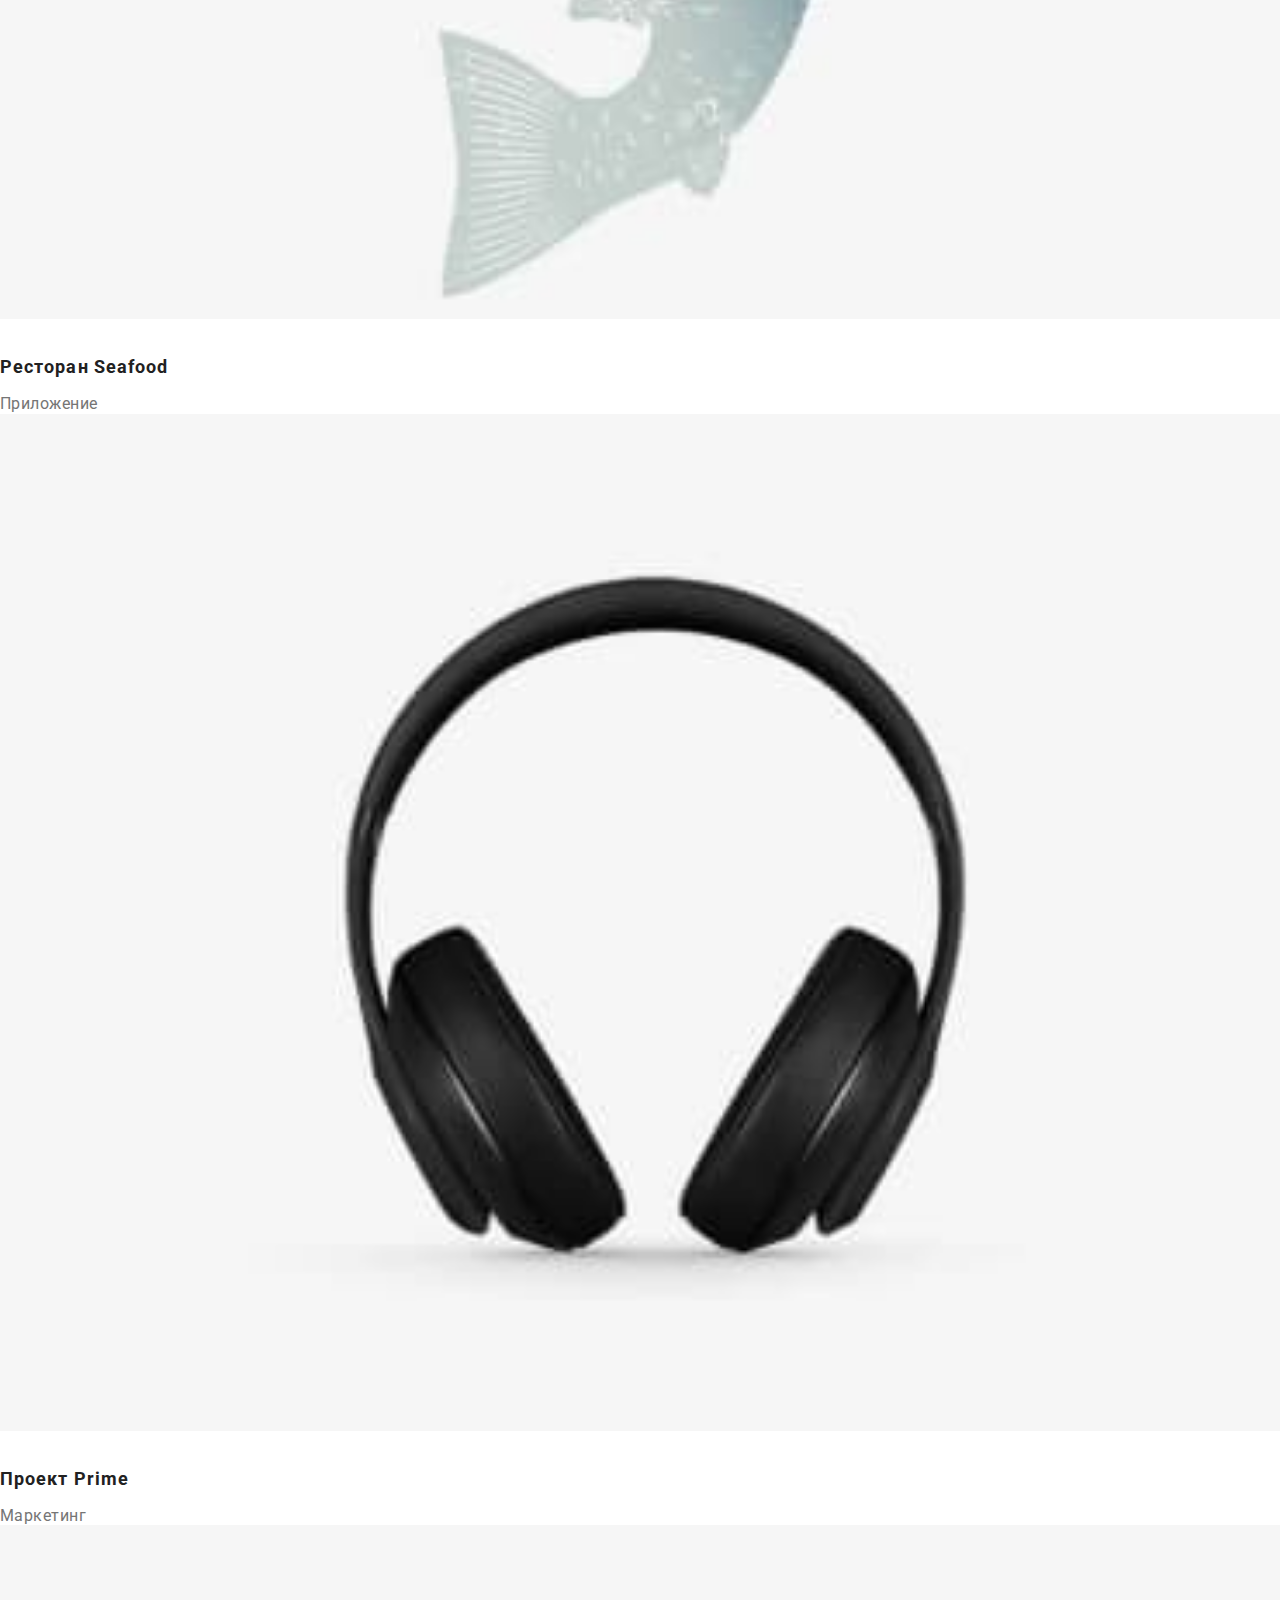
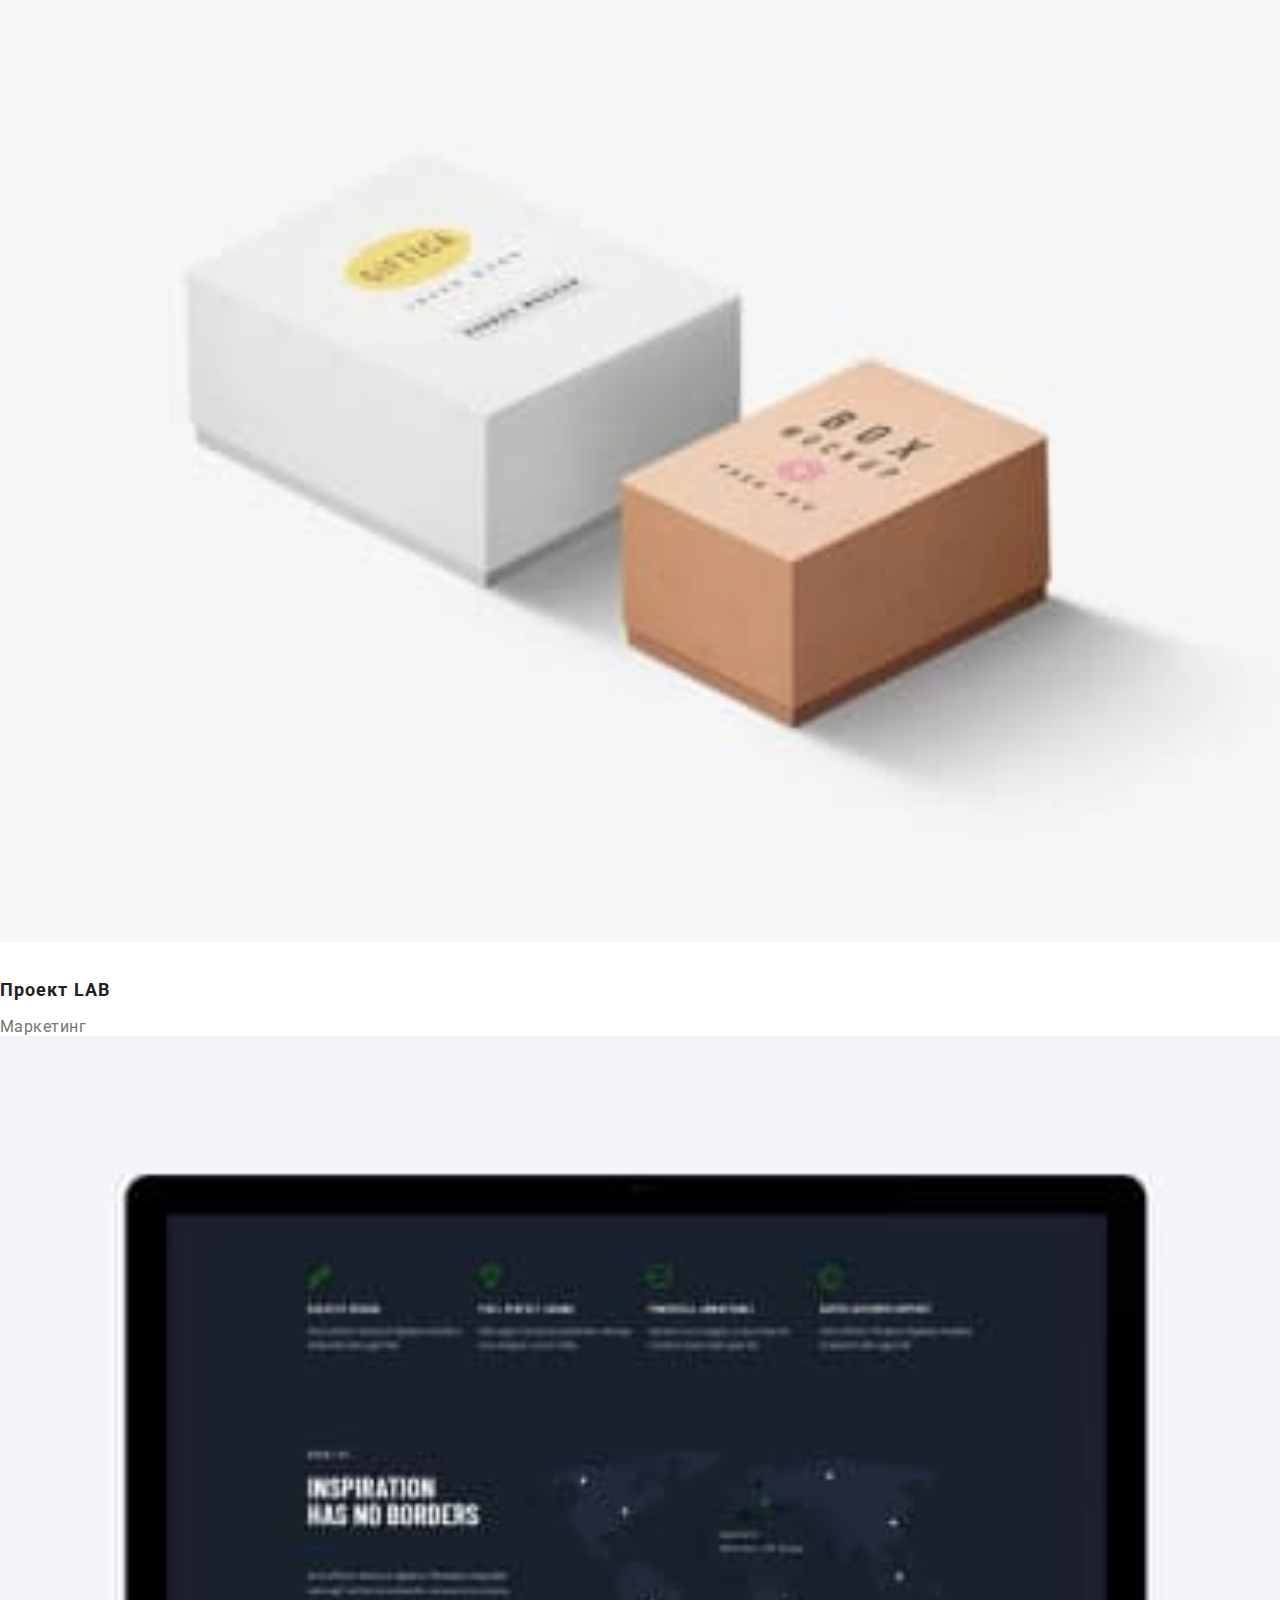
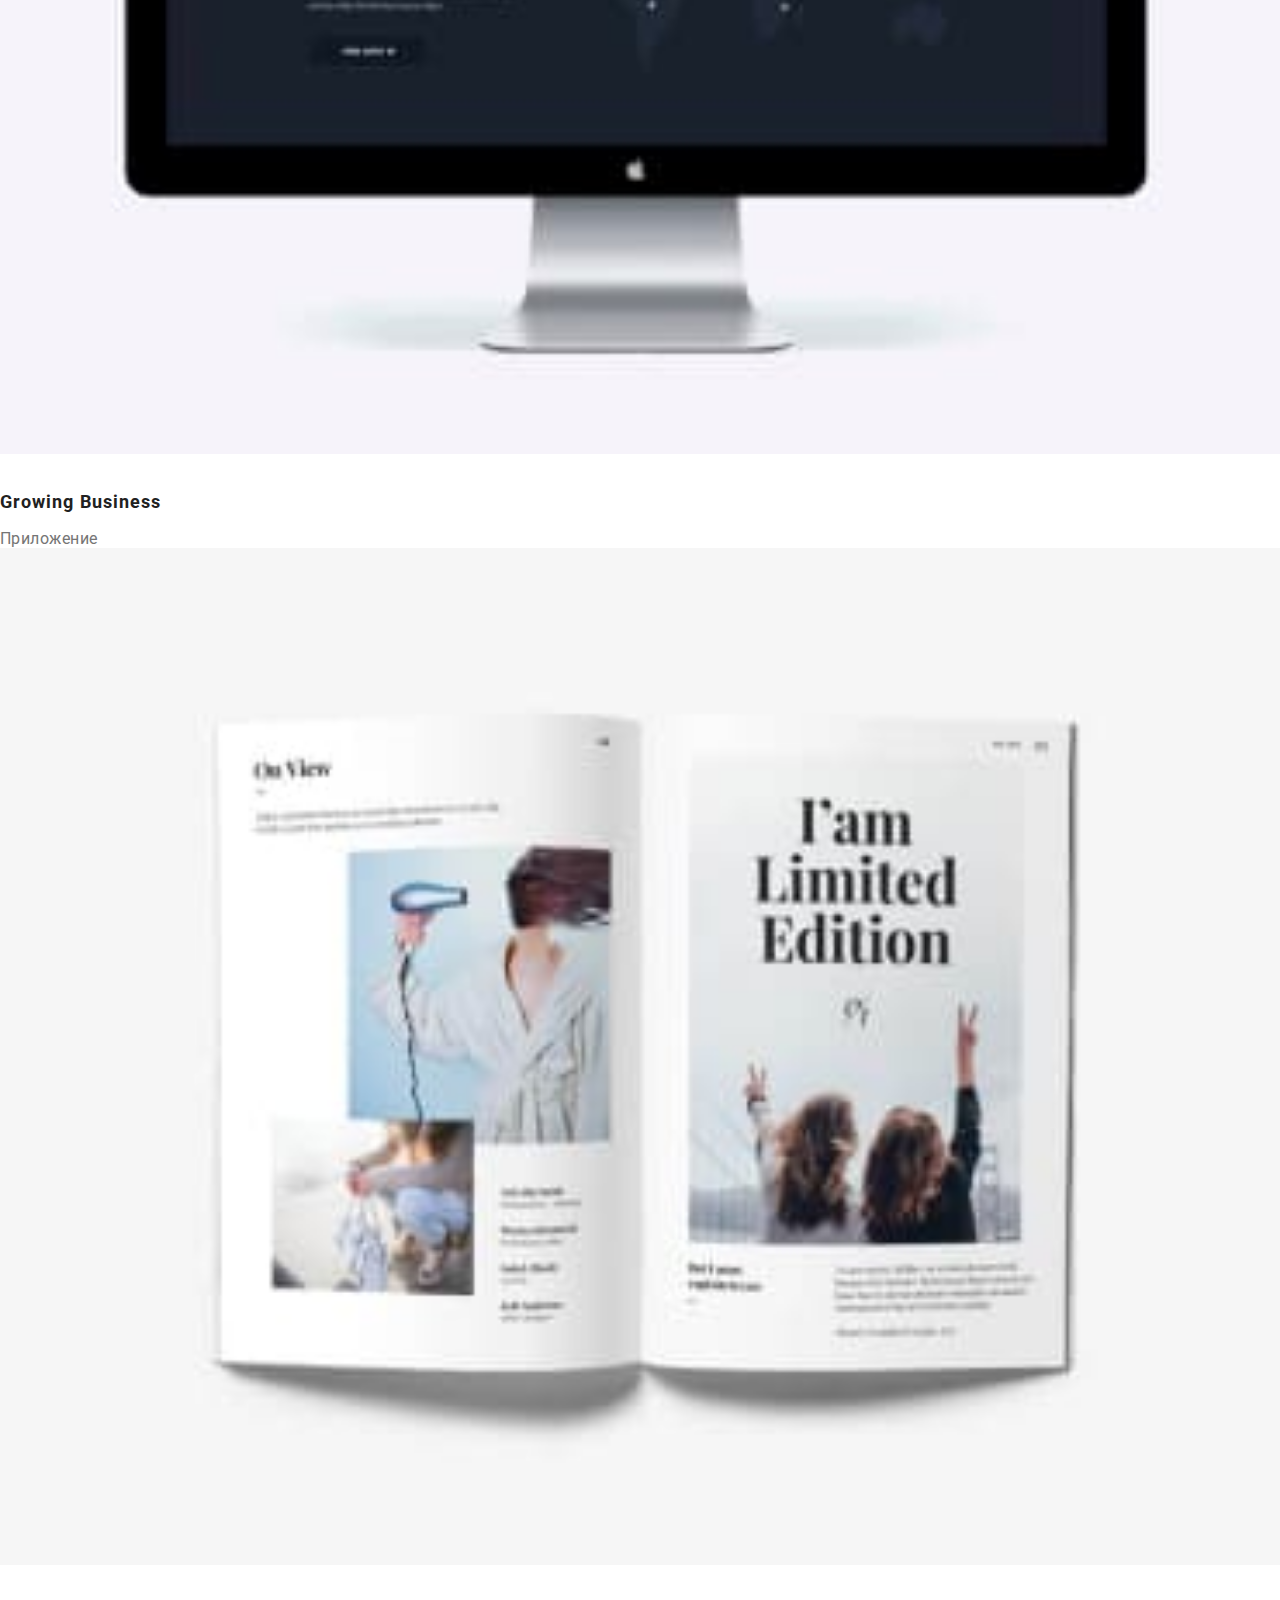
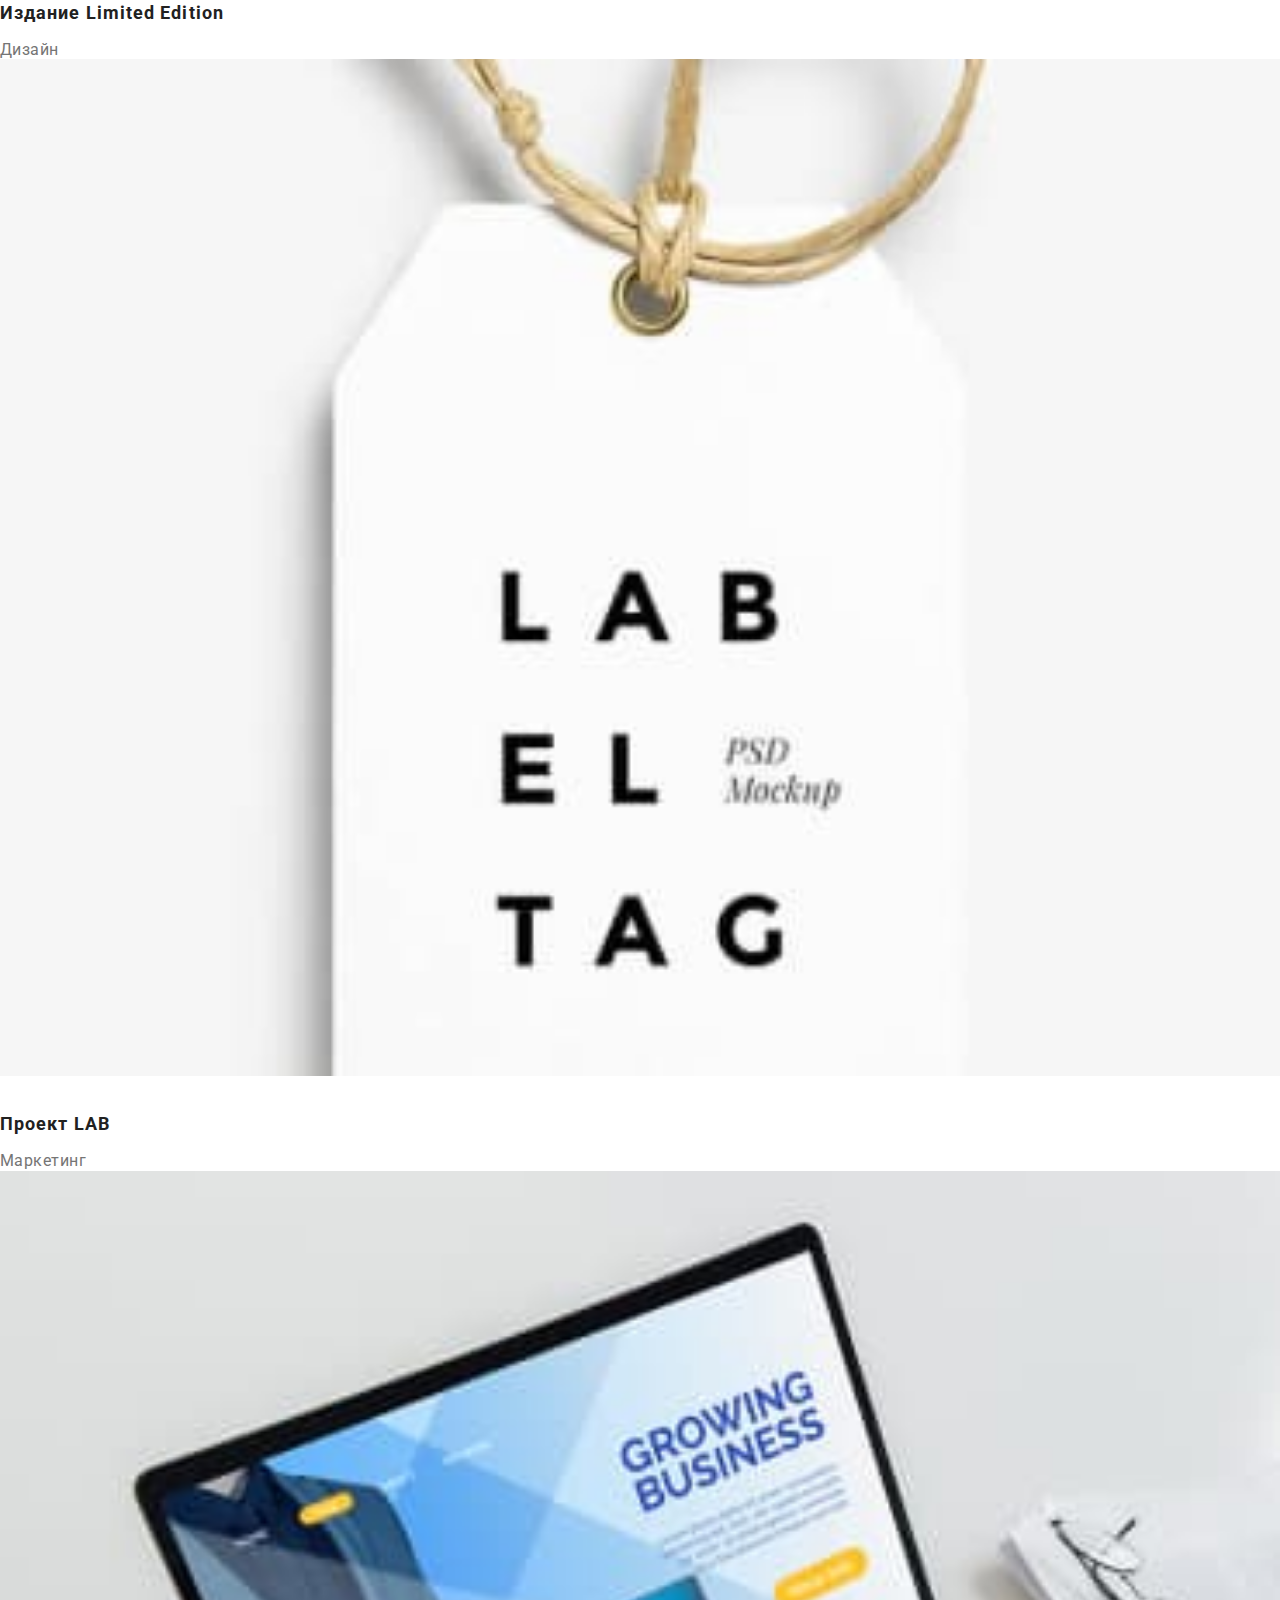
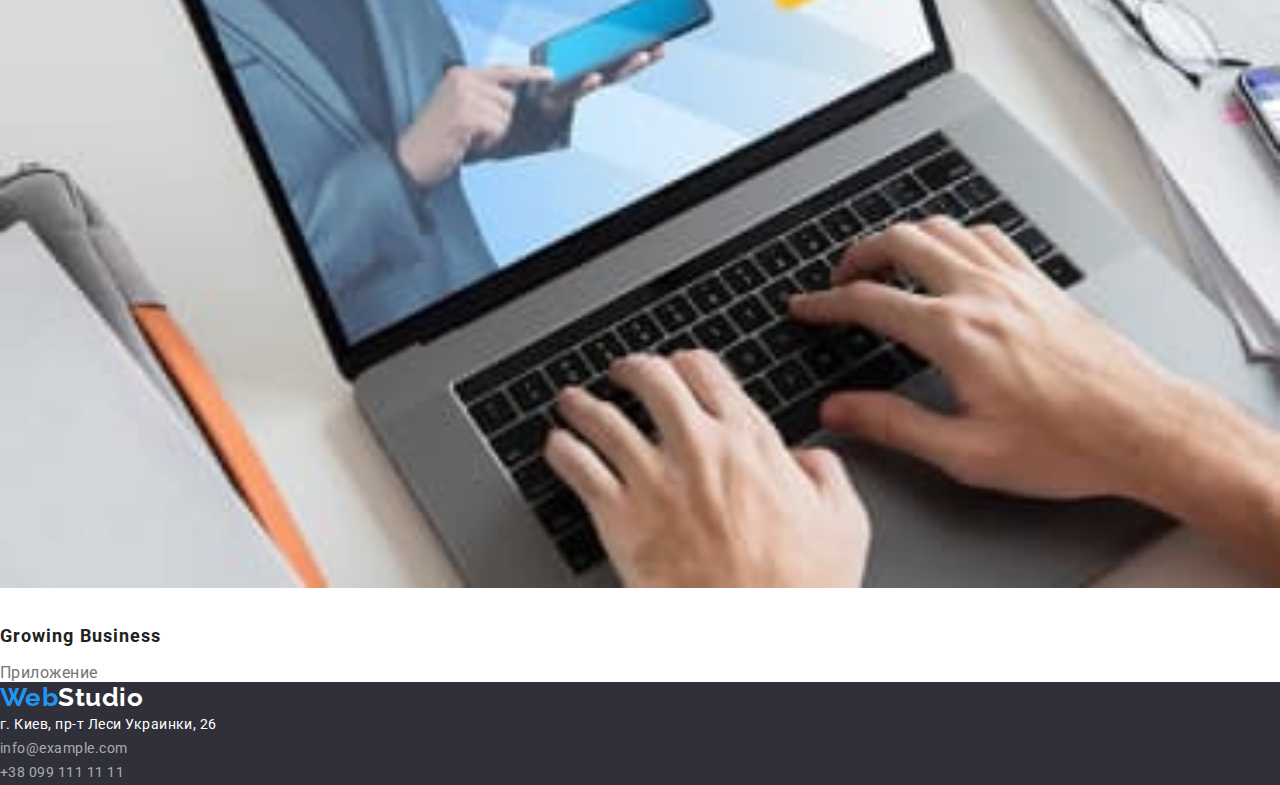
==== commit 9e88dee4: "домашка 3 главная без футера" ====
--- a/portfolio.html
+++ b/portfolio.html
@@ -1,125 +1,136 @@
 <!DOCTYPE html>
 <html lang="ru">
-<head>
-    <meta charset="UTF-8">
-    <meta http-equiv="X-UA-Compatible" content="IE=edge">
-    <meta name="viewport" content="width=device-width, initial-scale=1.0">
+  <head>
+    <meta charset="UTF-8" />
+    <meta http-equiv="X-UA-Compatible" content="IE=edge" />
+    <meta name="viewport" content="width=device-width, initial-scale=1.0" />
     <title>Document</title>
-    <link href="https://fonts.googleapis.com/css2?family=Raleway:wght@700&family=Roboto:wght@400;500;700;900&display=swap" 
-    rel="stylesheet">
-    <link rel="stylesheet" href="https://cdnjs.cloudflare.com/ajax/libs/modern-normalize/1.1.0/modern-normalize.min.css">
-    <link rel="stylesheet" href="./css/styles.css">
-</head>
-<body>
-    
+    <link
+      href="https://fonts.googleapis.com/css2?family=Raleway:wght@700&family=Roboto:wght@400;500;700;900&display=swap"
+      rel="stylesheet"
+    />
+    <link
+      rel="stylesheet"
+      href="https://cdnjs.cloudflare.com/ajax/libs/modern-normalize/1.1.0/modern-normalize.min.css"
+    />
+    <link rel="stylesheet" href="./css/styles.css" />
+  </head>
+  <body>
     <!--Шапка сайта-->
-    
+
     <header class="header">
-        <div class="container container-header">
-          <nav class="header-nav">
-            <a href="/" class="logo header-logo">
-              Web<span class="accent-dark">Studio</span>
-            </a>
-            <ul class="header-list list">
-              <li class="header-item"><a href="./index.html" class="link current">Студия</a>
-              </li>
-              <li class="header-item">
-                <a href="./portfolio.html" class="link ">Портфолио</a>
-              </li>
-              <li class="header-item"><a href="" class="link">Контакты</a></li>
-            </ul>
-          </nav>
-          <ul class="information-list">
-            <li><a href="mailto: info@devstudio.com" class="contact">info@devstudio.com</a></li>
-            <li><a href="tel: +380961111111" class="contact header-contact">+38 096 111 11 11</a></li>
+      <div class="container container-header">
+        <nav class="header-nav">
+          <a href="/" class="logo header-logo">
+            Web<span class="accent-dark">Studio</span>
+          </a>
+          <ul class="header-list list">
+            <li class="header-item">
+              <a href="./index.html" class="link">Студия</a>
+            </li>
+            <li class="header-item">
+              <a href="./portfolio.html" class="link current">Портфолио</a>
+            </li>
+            <li class="header-item"><a href="" class="link">Контакты</a></li>
           </ul>
-        </div>
-  
-      </header>
-   
-<main>
+        </nav>
+        <ul class="information-list">
+          <li>
+            <a href="mailto: info@devstudio.com" class="contact"
+              >info@devstudio.com</a
+            >
+          </li>
+          <li>
+            <a href="tel: +380961111111" class="contact header-contact"
+              >+38 096 111 11 11</a
+            >
+          </li>
+        </ul>
+      </div>
+    </header>
 
-   
-   
-    <section>
+    <main>
+      <section>
         <h1>portfolio</h1>
 
-
         <!--Button-->
-<ul class="button-port">
-    <li><button type="submit">Все</button></li>
-    <li><button type="submit">Веб-сайты</button></li>
-    <li><button type="submit">Приложения</button></li>
-    <li><button type="submit">Дизайн</button></li>
-    <li><button type="submit">Маркетинг</button></li>
-</ul>
+        <ul class="button-port">
+          <li><button type="submit">Все</button></li>
+          <li><button type="submit">Веб-сайты</button></li>
+          <li><button type="submit">Приложения</button></li>
+          <li><button type="submit">Дизайн</button></li>
+          <li><button type="submit">Маркетинг</button></li>
+        </ul>
         <!--Примеры работ-->
 
         <ul class="examples">
-            <li>
-                <img src="./images/img21.jpg" alt="Технокряк" width="370">
-                <h2 class="title">Технокряк</h2>
-                <p>Веб-сайт</p>
-            </li>
-            <li>
-                <img src="./images/img22.jpg" alt="Постер New Orlean vs Golden Star" width="370">
-                <h2 class="title">Постер New Orlean vs Golden Star</h2>
-                <p>Дизайн</p>
-            </li>
-            <li>
-                <img src="./images/img23.jpg" alt="Ресторан Seafood" width="370">
-                <h2 class="title">Ресторан Seafood</h2>
-                <p>Приложение</p>
-            </li>
-            <li>
-                <img src="./images/img24.jpg" alt="Проект Prime" width="370">
-                <h2 class="title">Проект Prime</h2>
-                <p>Маркетинг</p>
-            </li>
-            <li>
-                <img src="./images/img25.jpg" alt="Проект LAB" width="370">
-                <h2 class="title">Проект LAB</h2>
-                <p>Маркетинг</p>
-            </li>
-            <li>
-                <img src="./images/img26.jpg" alt="Growing Business" width="370">
-                <h2 class="title">Growing Business</h2>
-                <p>Приложение</p>
-            </li>
-            <li>
-                <img src="./images/img27.jpg" alt="Издание Limited Edition" width="370">
-                <h2 class="title"> Издание Limited Edition</h2>
-                <p>Дизайн</p>
-            </li>
-            <li>
-                <img src="./images/img28.jpg" alt="Проект LAB" width="370">
-                <h2 class="title">Проект LAB</h2>
-                <p>Маркетинг</p>
-            </li>
-            <li>
-                <img src="./images/img29.jpg" alt="Growing Business" width="370">
-                <h2 class="title">Growing Business</h2>
-                <p>Приложение</p>
-            </li>
+          <li>
+            <img src="./images/img21.jpg" alt="Технокряк" width="370" />
+            <h2 class="title">Технокряк</h2>
+            <p>Веб-сайт</p>
+          </li>
+          <li>
+            <img
+              src="./images/img22.jpg"
+              alt="Постер New Orlean vs Golden Star"
+              width="370"
+            />
+            <h2 class="title">Постер New Orlean vs Golden Star</h2>
+            <p>Дизайн</p>
+          </li>
+          <li>
+            <img src="./images/img23.jpg" alt="Ресторан Seafood" width="370" />
+            <h2 class="title">Ресторан Seafood</h2>
+            <p>Приложение</p>
+          </li>
+          <li>
+            <img src="./images/img24.jpg" alt="Проект Prime" width="370" />
+            <h2 class="title">Проект Prime</h2>
+            <p>Маркетинг</p>
+          </li>
+          <li>
+            <img src="./images/img25.jpg" alt="Проект LAB" width="370" />
+            <h2 class="title">Проект LAB</h2>
+            <p>Маркетинг</p>
+          </li>
+          <li>
+            <img src="./images/img26.jpg" alt="Growing Business" width="370" />
+            <h2 class="title">Growing Business</h2>
+            <p>Приложение</p>
+          </li>
+          <li>
+            <img
+              src="./images/img27.jpg"
+              alt="Издание Limited Edition"
+              width="370"
+            />
+            <h2 class="title">Издание Limited Edition</h2>
+            <p>Дизайн</p>
+          </li>
+          <li>
+            <img src="./images/img28.jpg" alt="Проект LAB" width="370" />
+            <h2 class="title">Проект LAB</h2>
+            <p>Маркетинг</p>
+          </li>
+          <li>
+            <img src="./images/img29.jpg" alt="Growing Business" width="370" />
+            <h2 class="title">Growing Business</h2>
+            <p>Приложение</p>
+          </li>
         </ul>
-    </section>
-</main>
+      </section>
+    </main>
 
     <!--Футер-->
     <footer class="futer">
-        <a href="/" class="logo">
-            Web<span class="accent-white">Studio</span>
-        </a>
-<address>
-       <p class="address">г. Киев, пр-т Леси Украинки, 26</p>
-       <ul>
-           <li> <a href="" class="inf">info@example.com</a></li> 
-           <li> <a href="" class="inf">+38 099 111 11 11</a></li>
-       </ul>  
-</address>
-     </footer>
-</body> 
+      <a href="/" class="logo"> Web<span class="accent-white">Studio</span> </a>
+      <address>
+        <p class="address">г. Киев, пр-т Леси Украинки, 26</p>
+        <ul>
+          <li><a href="" class="inf">info@example.com</a></li>
+          <li><a href="" class="inf">+38 099 111 11 11</a></li>
+        </ul>
+      </address>
+    </footer>
+  </body>
 </html>
-
-
-
--- a/css/styles.css
+++ b/css/styles.css
@@ -5,292 +5,320 @@
 /*  вторичный цвет фона #2F303A */
 
 :root {
-    --primary-text-color: #757575;
-    --title-text-color: #212121;
-    --accent-color: #2196F3 ;
-    --title-white-color: #FFFFFF;
-    --bgr-color: #2F303A;
-    --logo-dark-color: #000000 ;
-}
- /* Сбросы */
+  --primary-text-color: #757575;
+  --title-text-color: #212121;
+  --accent-color: #2196f3;
+  --title-white-color: #ffffff;
+  --bgr-color: #2f303a;
+  --logo-dark-color: #000000;
+}
+
+/* Сбросы */
 
 html {
-    box-sizing: border-box;
-}
-*, *::before, *::after { box-sizing: inherit;}
-
-
-p, h1, h2, h3, h4, h5, h6 {
-    margin: 0;
-}
-
+  box-sizing: border-box;
+}
+*,
+*::before,
+*::after {
+  box-sizing: inherit;
+}
+
+p,
+h1,
+h2,
+h3,
+h4,
+h5,
+h6 {
+  margin: 0;
+}
+img {
+  display: block;
+  width: 100%;
+}
 ul {
-        margin 0;
-        padding: 0;
-    list-style: none;} 
- 
- a {
-        text-decoration: none;
-    }
-
- .list {
-        padding:0;
-        margin: 0;
-    }
-
-body { 
-    margin: 0;
-    background-color: var(--title-white-color);
-    color: var(--primary-text-color);
-    font-family: Roboto, sans-serif; 
-    letter-spacing: 0.03em;
-    font-style: normal;
+  margin: 0;
+  padding: 0;
+  list-style: none;
+}
+
+a {
+  text-decoration: none;
+}
+
+.list {
+  padding: 0;
+  margin: 0;
+}
+
+body {
+  margin: 0;
+  background-color: var(--title-white-color);
+  color: var(--primary-text-color);
+  font-family: Roboto, sans-serif;
+  letter-spacing: 0.03em;
+  font-style: normal;
 }
 
 .address {
- font-style: normal;
-line-height: 1.71;
+  font-style: normal;
+  line-height: 1.71;
+}
+.visually-hidden {
+  position: absolute;
+  white-space: nowrap;
+  width: 1px;
+  height: 1px;
+  overflow: hidden;
+  border: 0;
+  padding: 0;
+  clip: rect(0 0 0 0);
+  clip-path: inset(50%);
+  margin: -1px;
 }
 
 .container {
-    margin: 0 auto;
-    width: 1200px;
-    padding-right: 15px;
-    padding-left: 15px;
-
-    outline: 2px solid tomato;
-}
-
+  margin: 0 auto;
+  width: 1200px;
+  padding-right: 15px;
+  padding-left: 15px;
+
+  outline: 2px solid tomato;
+}
 
 .section:not(:last-child) {
-    margin-bottom: 94px;
-}
-
+  margin-bottom: 94px;
+}
+
+/* -------------header------------- */
+
+.container-header {
+  display: flex;
+}
+.header-nav {
+  display: flex;
+  align-items: center;
+}
+
+.header-list {
+  display: flex;
+}
+.information-list {
+  display: flex;
+  margin-left: auto;
+  align-items: center;
+}
+
+.logo {
+  color: var(--accent-color);
+  font-family: raleway, sans-serif;
+  font-weight: 700;
+  font-size: 26px;
+  line-height: 1.19;
+}
+.header {
+  border: 1px solid #ececec;
+}
+
+.accent-dark {
+  color: var(--logo-dark-color);
+}
+
+.accent-white {
+  color: var(--title-white-color);
+}
+.header-contact {
+  margin-left: 50px;
+}
+
+.header-logo {
+  margin-right: 93px;
+}
+.header-item:not(:last-child) {
+  margin-right: 50px;
+}
+/* .header-item + .header-item {
+     margin-left: 50px; */
+
+.link {
+  color: var(--title-text-color);
+  font-size: 14px;
+  font-weight: 500;
+  line-height: 1.4;
+  letter-spacing: 0.02em;
+}
+.header {
+  padding-top: 24px;
+  padding-bottom: 25px;
+}
+.header-list a:hover,
+.header-list a:focus {
+  color: var(--accent-color);
+}
+
+.current {
+  color: var(--accent-color);
+}
+
+.contact {
+  color: var(--primary-text-color);
+  font-size: 14px;
+  font-weight: 500;
+  line-height: 1.14;
+  letter-spacing: 0.02em;
+}
+
+.contact:hover,
+.contact:focus {
+  color: var(--accent-color);
+}
+
+/*-----------------HERO--------------- */
+
+.hero-section {
+  text-align: center;
+  background: var(--bgr-color);
+}
+
+.hero-title {
+  margin-top: 0;
+  margin-bottom: 30px;
+  max-width: 700;
+  color: var(--title-white-color);
+  font-size: 44px;
+  font-weight: 900;
+  line-height: 1.36;
+  letter-spacing: 0.06em;
+  text-transform: uppercase;
+}
+
+/* ------------- Особенности------------- */
+
+.peculiarities-list {
+  display: flex;
+}
+.pecul-item:not(:last-child) {
+  margin-right: 30px;
+}
+.pecul-title {
+  margin-bottom: 10px;
+
+  color: var(--title-text-color);
+  font-size: 14px;
+  font-weight: 700;
+  line-height: 1.14;
+  text-align: left;
+  text-transform: uppercase;
+}
+
+/*--------------Работа--------------*/
 
 .section-title {
-    margin-top: 0;
-    margin-bottom: 50px;
-    color: var(--title-text-color);   
-    font-size: 36px;
-    font-weight: 700;
-    line-height: 1.17;
-    text-align: center;
-}
-
-
-/* -----------header----------- */
-
-.container-header {
-    display: flex;
-    
-
-}
-.header-nav {
-    display: flex;
-    align-items: center;
-}
-
-.header-list {
-    display: flex;
-}
-.information-list {
-    display: flex;
-    margin-left: auto;
-}
-
-.logo {
-    color: var(--accent-color);
-    font-family: raleway, sans-serif; 
-    font-weight: 700;
-    font-size: 26px;
-    line-height: 1.19;
-    
-}
-.header {
-    border: 1px solid #ECECEC
-}
-
-.accent-dark {
-    color: var(--logo-dark-color);
-}
-
-.accent-white {
-    color: var(--title-white-color);
-}
- .header-contact {
-     margin-left: 50px;
- }
-
- .header-logo {
-     margin-right: 93px;
- }
- .header-item:not(:last-child) {
-     margin-right: 50px;
- }
- /* .header-item + .header-item {
-     margin-left: 50px; */
- }
-/* site nav */
-
-.link {
-    color: var(--title-text-color);
-    font-size: 14px;
-    font-weight: 500;
-    line-height: 1.4;
-    letter-spacing: 0.02em;
-    
-}
-.header {
-    padding-top: 24px;
-    padding-bottom: 25px;
-}
-.header-list a:hover, .header-list a:focus {
-    color: var(--accent-color);
-} 
-
-.header-list .link.current {
-    color: var(--accent-color);
-}
-
- .contact {
-    color: var(--primary-text-color);
-    font-size: 14px;
-    font-weight: 500;
-    line-height: 1.14;
-    letter-spacing: 0.02em;
-    }
-
- .contact:hover, .contact:focus {
-color: var(--accent-color);
-
-
-/*-------HERO------- */
-
-.hero {
-    
-    text-align: center;
-   
-}
-
-.hero-title {
-    padding: 200px 452px 280px 452px;
-    margin-top: 0;
-    margin-bottom: 30px;
-    color: var(--title-white-color) ;
-    font-size: 44px;
-    font-weight: 900;
-    line-height: 1.36;
-    letter-spacing: 0.06em;
-    text-transform: uppercase;
-}
-.hero .container {
-    background: var(--bgr-color);
-}
-
-/* Особенности */
-
-.peculiarities  {
-    display: flex;
-    justify-content: space-between;
-}
-
-.pecul-title {
-margin-bottom: 10px;
-/* margin-top: 0; */
-
-    color: var(--title-text-color);
-    font-size: 14px;
-    font-weight: 700;
-    line-height: 1.14;
-    text-align: left;
-    text-transform: uppercase;
-}
-
-/*  Работа */
- 
-
-
-
-/* team */
+  margin-top: 0;
+  margin-bottom: 50px;
+  color: var(--title-text-color);
+  font-size: 36px;
+  font-weight: 700;
+  line-height: 1.17;
+  text-align: center;
+}
+.work {
+  display: flex;
+  justify-content: space-between;
+}
+
+/*------------ Наша команда -------------*/
+
 .team-list .title {
-    color: var(--title-text-color);
-font-size: 16px;
-font-weight: 500;
-line-height: 1.88;
-
-text-align: center;
-}
-.team-list  {
-    margin-bottom: 0;
-
-font-size: 16px;
-line-height: 1.19;
-text-align: center;
+  color: var(--title-text-color);
+  font-size: 16px;
+  font-weight: 500;
+  line-height: 1.88;
+
+  text-align: center;
+}
+.team-list {
+  display: flex;
+  /* justify-content: space-between; */
+  margin-bottom: 0;
+  margin-left: -30px;
+
+  font-size: 16px;
+  line-height: 1.19;
+  text-align: center;
+}
+.team-item {
+  flex-basis: calc((100% - 3 * 30px) / 3);
+  margin-left: 30px;
+  /* margin-top: 186px; */
+  margin-bottom: 94px;
 }
 .title {
-    margin-top: 30px;
-    margin-bottom: 10px;
-}
-
+  margin-top: 30px;
+  margin-bottom: 10px;
+}
+.team-imag {
+  margin-bottom: 30px;
+}
+.team-title {
+  margin-bottom: 10px;
+}
 /* button */
 .hero-button {
-    /* margin: 350px 700px 200px ; */
-    border-radius: 4px;
-    padding: 10px 32px;
-    min-width: 200px;
-    text-align: center;
-
-    color: var(--title-white-color);
-    background: var(--accent-color);
-    font-family: inherit;
-    font-size: 16px;
-    font-weight: 700;
-    line-height: 1.88;
-    letter-spacing: 0.06em;
-    
+  /* margin: 350px 700px 200px ; */
+  border-radius: 4px;
+  padding: 10px 32px;
+  min-width: 200px;
+  text-align: center;
+
+  color: var(--title-white-color);
+  background: var(--accent-color);
+  font-family: inherit;
+  font-size: 16px;
+  font-weight: 700;
+  line-height: 1.88;
+  letter-spacing: 0.06em;
 }
 
 /* Button-portfolio */
 .button-port button {
-    color: var(--title-text-color);
-    font-family: inherit;
-    font-size: 16px;
-    font-weight: 500;
-    line-height: 1.63;
-    
-}
-.button-port button:hover, .button-port button:focus {
-    background-color: var(--accent-color);
-    color: var(--title-white-color);
+  color: var(--title-text-color);
+  font-family: inherit;
+  font-size: 16px;
+  font-weight: 500;
+  line-height: 1.63;
+}
+.button-port button:hover,
+.button-port button:focus {
+  background-color: var(--accent-color);
+  color: var(--title-white-color);
 }
 .examples .title {
-    color: var(--title-text-color);
-    font-size: 18px;
-    font-weight: 700;
-    line-height: 2;
-    letter-spacing: 0.06em;
-    text-align: left;
+  color: var(--title-text-color);
+  font-size: 18px;
+  font-weight: 700;
+  line-height: 2;
+  letter-spacing: 0.06em;
+  text-align: left;
 }
 /* Futer */
-.futer {  
-    background-color: var(--bgr-color);
+.futer {
+  background-color: var(--bgr-color);
 }
 
 .futer .address {
-color: var(--title-white-color);
-   
-font-size: 14px;
-line-height: 1.71;
-text-align: left;
+  color: var(--title-white-color);
+
+  font-size: 14px;
+  line-height: 1.71;
+  text-align: left;
 }
 .futer .inf {
-font-family: Roboto;
-font-style: normal;
- color: rgba(255, 255, 255, 0.6);
-font-size: 14px;
-line-height: 1.71;
-text-align: left;
-}
-
-
-
+  font-family: Roboto;
+  font-style: normal;
+  color: rgba(255, 255, 255, 0.6);
+  font-size: 14px;
+  line-height: 1.71;
+  text-align: left;
+}
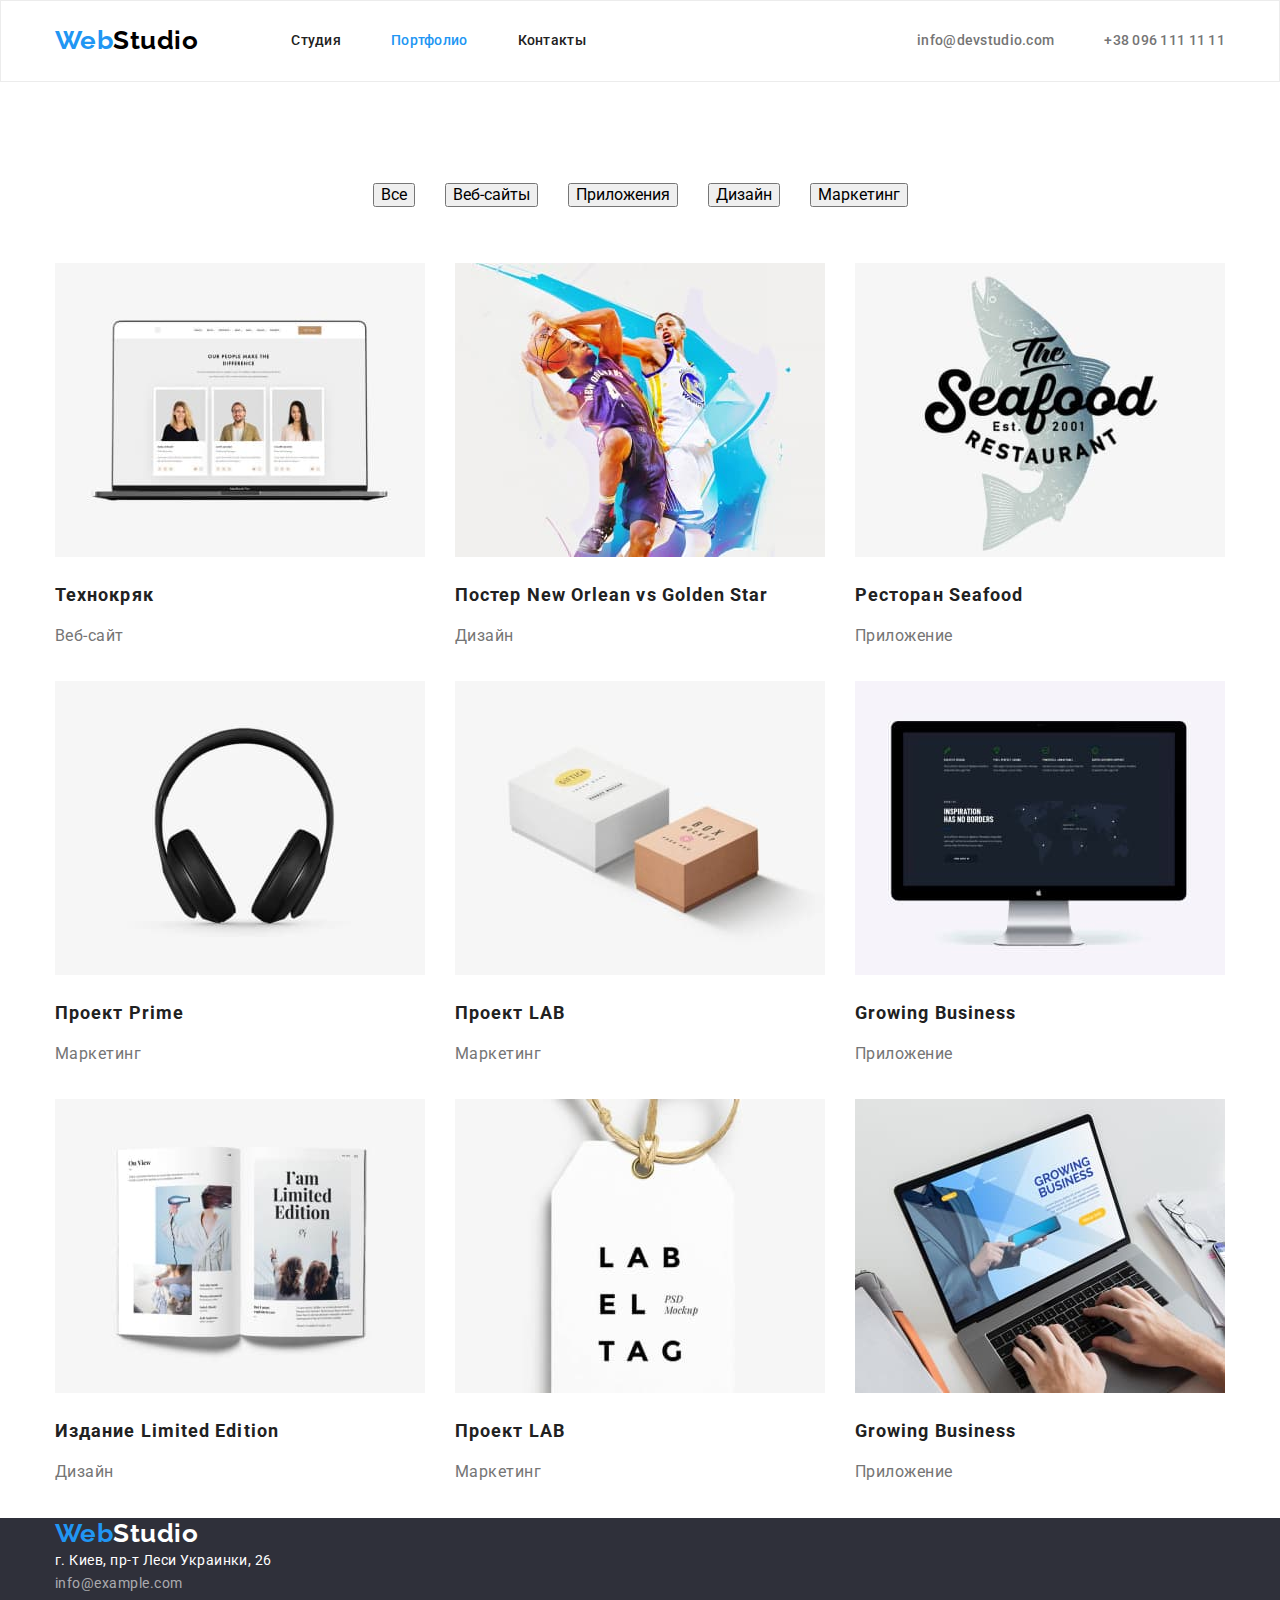
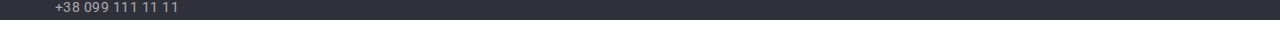
==== commit 6e7b1ec5: "Домашка 3" ====
--- a/portfolio.html
+++ b/portfolio.html
@@ -51,86 +51,142 @@
 
     <main>
       <section>
-        <h1>portfolio</h1>
+        <h1 class="visually-hidden">portfolio</h1>
 
         <!--Button-->
-        <ul class="button-port">
-          <li><button type="submit">Все</button></li>
-          <li><button type="submit">Веб-сайты</button></li>
-          <li><button type="submit">Приложения</button></li>
-          <li><button type="submit">Дизайн</button></li>
-          <li><button type="submit">Маркетинг</button></li>
-        </ul>
+        <div class="container btn-container">
+          <ul class="btn-list">
+            <li class="btn-item">
+              <button type="submit" class="btn">Все</button>
+            </li>
+            <li class="btn-item">
+              <button type="submit" class="btn">Веб-сайты</button>
+            </li>
+            <li class="btn-item">
+              <button type="submit" class="btn">Приложения</button>
+            </li>
+            <li class="btn-item">
+              <button type="submit" class="btn">Дизайн</button>
+            </li>
+            <li class="btn-item">
+              <button type="submit" class="btn">Маркетинг</button>
+            </li>
+          </ul>
+        </div>
         <!--Примеры работ-->
 
-        <ul class="examples">
-          <li>
-            <img src="./images/img21.jpg" alt="Технокряк" width="370" />
-            <h2 class="title">Технокряк</h2>
-            <p>Веб-сайт</p>
+        <ul class="container example-container">
+          <li class="example-item">
+            <img
+              class="example-img"
+              src="./images/img21.jpg"
+              alt="Технокряк"
+              width="370"
+            />
+            <h2 class="title-text example-text">Технокряк</h2>
+            <p class="second-text">Веб-сайт</p>
           </li>
-          <li>
+          <li class="example-item">
             <img
+              class="example-img"
               src="./images/img22.jpg"
               alt="Постер New Orlean vs Golden Star"
               width="370"
             />
-            <h2 class="title">Постер New Orlean vs Golden Star</h2>
-            <p>Дизайн</p>
+            <h2 class="title-text example-text">
+              Постер New Orlean vs Golden Star
+            </h2>
+            <p class="second-text">Дизайн</p>
           </li>
-          <li>
-            <img src="./images/img23.jpg" alt="Ресторан Seafood" width="370" />
-            <h2 class="title">Ресторан Seafood</h2>
-            <p>Приложение</p>
+          <li class="example-item">
+            <img
+              class="example-img"
+              src="./images/img23.jpg"
+              alt="Ресторан Seafood"
+              width="370"
+            />
+            <h2 class="title-text example-text">Ресторан Seafood</h2>
+            <p class="second-text">Приложение</p>
           </li>
-          <li>
-            <img src="./images/img24.jpg" alt="Проект Prime" width="370" />
-            <h2 class="title">Проект Prime</h2>
-            <p>Маркетинг</p>
+          <li class="example-item">
+            <img
+              class="example-img"
+              src="./images/img24.jpg"
+              alt="Проект Prime"
+              width="370"
+            />
+            <h2 class="title-text example-text">Проект Prime</h2>
+            <p class="second-text">Маркетинг</p>
           </li>
-          <li>
-            <img src="./images/img25.jpg" alt="Проект LAB" width="370" />
-            <h2 class="title">Проект LAB</h2>
-            <p>Маркетинг</p>
+          <li class="example-item">
+            <img
+              class="example-img"
+              src="./images/img25.jpg"
+              alt="Проект LAB"
+              width="370"
+            />
+            <h2 class="title-text example-text">Проект LAB</h2>
+            <p class="second-text">Маркетинг</p>
           </li>
-          <li>
-            <img src="./images/img26.jpg" alt="Growing Business" width="370" />
-            <h2 class="title">Growing Business</h2>
-            <p>Приложение</p>
+          <li class="example-item">
+            <img
+              class="example-img"
+              src="./images/img26.jpg"
+              alt="Growing Business"
+              width="370"
+            />
+            <h2 class="title-text example-text">Growing Business</h2>
+            <p class="second-text">Приложение</p>
           </li>
-          <li>
+          <li class="example-item">
             <img
+              class="example-img"
               src="./images/img27.jpg"
               alt="Издание Limited Edition"
               width="370"
             />
-            <h2 class="title">Издание Limited Edition</h2>
-            <p>Дизайн</p>
+            <h2 class="title-text example-text">Издание Limited Edition</h2>
+            <p class="second-text">Дизайн</p>
           </li>
-          <li>
-            <img src="./images/img28.jpg" alt="Проект LAB" width="370" />
-            <h2 class="title">Проект LAB</h2>
-            <p>Маркетинг</p>
+          <li class="example-item">
+            <img
+              class="example-img"
+              src="./images/img28.jpg"
+              alt="Проект LAB"
+              width="370"
+            />
+            <h2 class="title-text example-text">Проект LAB</h2>
+            <p class="second-text">Маркетинг</p>
           </li>
-          <li>
-            <img src="./images/img29.jpg" alt="Growing Business" width="370" />
-            <h2 class="title">Growing Business</h2>
-            <p>Приложение</p>
+          <li class="example-item">
+            <img
+              class="example-img"
+              src="./images/img29.jpg"
+              alt="Growing Business"
+              width="370"
+            />
+            <h2 class="title-text example-text">Growing Business</h2>
+            <p class="second-text">Приложение</p>
           </li>
         </ul>
       </section>
     </main>
 
     <!--Футер-->
+
     <footer class="futer">
-      <a href="/" class="logo"> Web<span class="accent-white">Studio</span> </a>
-      <address>
-        <p class="address">г. Киев, пр-т Леси Украинки, 26</p>
-        <ul>
-          <li><a href="" class="inf">info@example.com</a></li>
-          <li><a href="" class="inf">+38 099 111 11 11</a></li>
-        </ul>
-      </address>
+      <div class="container">
+        <a href="/" class="logo futer-logo">
+          Web<span class="accent-white">Studio</span>
+        </a>
+        <address class="futer-adrdess">
+          <p class="address">г. Киев, пр-т Леси Украинки, 26</p>
+          <ul>
+            <li><a href="" class="futer-inf-mail inf">info@example.com</a></li>
+            <li><a href="" class="inf">+38 099 111 11 11</a></li>
+          </ul>
+        </address>
+      </div>
     </footer>
   </body>
 </html>
--- a/css/styles.css
+++ b/css/styles.css
@@ -11,6 +11,7 @@
   --title-white-color: #ffffff;
   --bgr-color: #2f303a;
   --logo-dark-color: #000000;
+  --btn-color: #f5f4fa;
 }
 
 /* Сбросы */
@@ -35,7 +36,7 @@
 }
 img {
   display: block;
-  width: 100%;
+  /* width: 100%; */
 }
 ul {
   margin: 0;
@@ -84,11 +85,18 @@
   padding-right: 15px;
   padding-left: 15px;
 
-  outline: 2px solid tomato;
+  /* outline: 2px solid tomato; */
 }
 
 .section:not(:last-child) {
   margin-bottom: 94px;
+  padding-top: 200px;
+  padding-bottom: 280px;
+}
+.title-text {
+  font-weight: 700;
+  text-align: left;
+  color: var(--title-text-color);
 }
 
 /* -------------header------------- */
@@ -96,6 +104,7 @@
 .container-header {
   display: flex;
 }
+
 .header-nav {
   display: flex;
   align-items: center;
@@ -184,7 +193,6 @@
 .hero-title {
   margin-top: 0;
   margin-bottom: 30px;
-  max-width: 700;
   color: var(--title-white-color);
   font-size: 44px;
   font-weight: 900;
@@ -203,12 +211,8 @@
 }
 .pecul-title {
   margin-bottom: 10px;
-
-  color: var(--title-text-color);
   font-size: 14px;
-  font-weight: 700;
   line-height: 1.14;
-  text-align: left;
   text-transform: uppercase;
 }
 
@@ -322,3 +326,79 @@
   line-height: 1.71;
   text-align: left;
 }
+.futer-logo {
+  margin-bottom: 20px;
+}
+.futer-adrdess {
+  margin-bottom: 9px;
+}
+.futer-inf-mail {
+  margin-bottom: 9px;
+}
+
+/*--------------- Portfolio ------------*/
+
+/*----------- Button ---------*/
+
+.btn-container {
+  margin-top: 94px;
+  margin-bottom: 34px;
+}
+.btn-item {
+  font-size: 16px;
+  font-weight: 500;
+  line-height: calc(26 / 16);
+  text-align: center;
+  color: var(--bgr-color);
+  border-radius: 4px;
+  padding: 6px 22px;
+}
+
+.btn-item:not(:last-child) {
+  padding-right: 8px;
+}
+.btn-list {
+  display: flex;
+  justify-content: center;
+}
+.btn {
+  margin-top: 0;
+  margin-bottom: 16px;
+}
+.btn:hover,
+.btn:focus {
+  background-color: var(--accent-color);
+  cursor: pointer;
+}
+.example-text {
+  margin-bottom: 8px;
+
+  font-size: 18px;
+  font-weight: 700;
+  line-height: 2;
+  letter-spacing: 0.06em;
+}
+.second-text {
+  font-size: 16px;
+  line-height: 1.88;
+  letter-spacing: 0.03em;
+  color: var(--primary-text-color);
+}
+.example-container {
+  display: flex;
+  /* flex-basis: calc(100% / 3 - 30px); */
+  flex-wrap: wrap;
+  justify-content: space-between;
+}
+.example-item {
+  margin-bottom: 30px;
+}
+.example-item:nth-child(3n) {
+  margin-right: 0px;
+}
+/* .example-item {
+  margin-left: -30px;
+} */
+.example-img {
+  margin-bottom: 20px;
+}
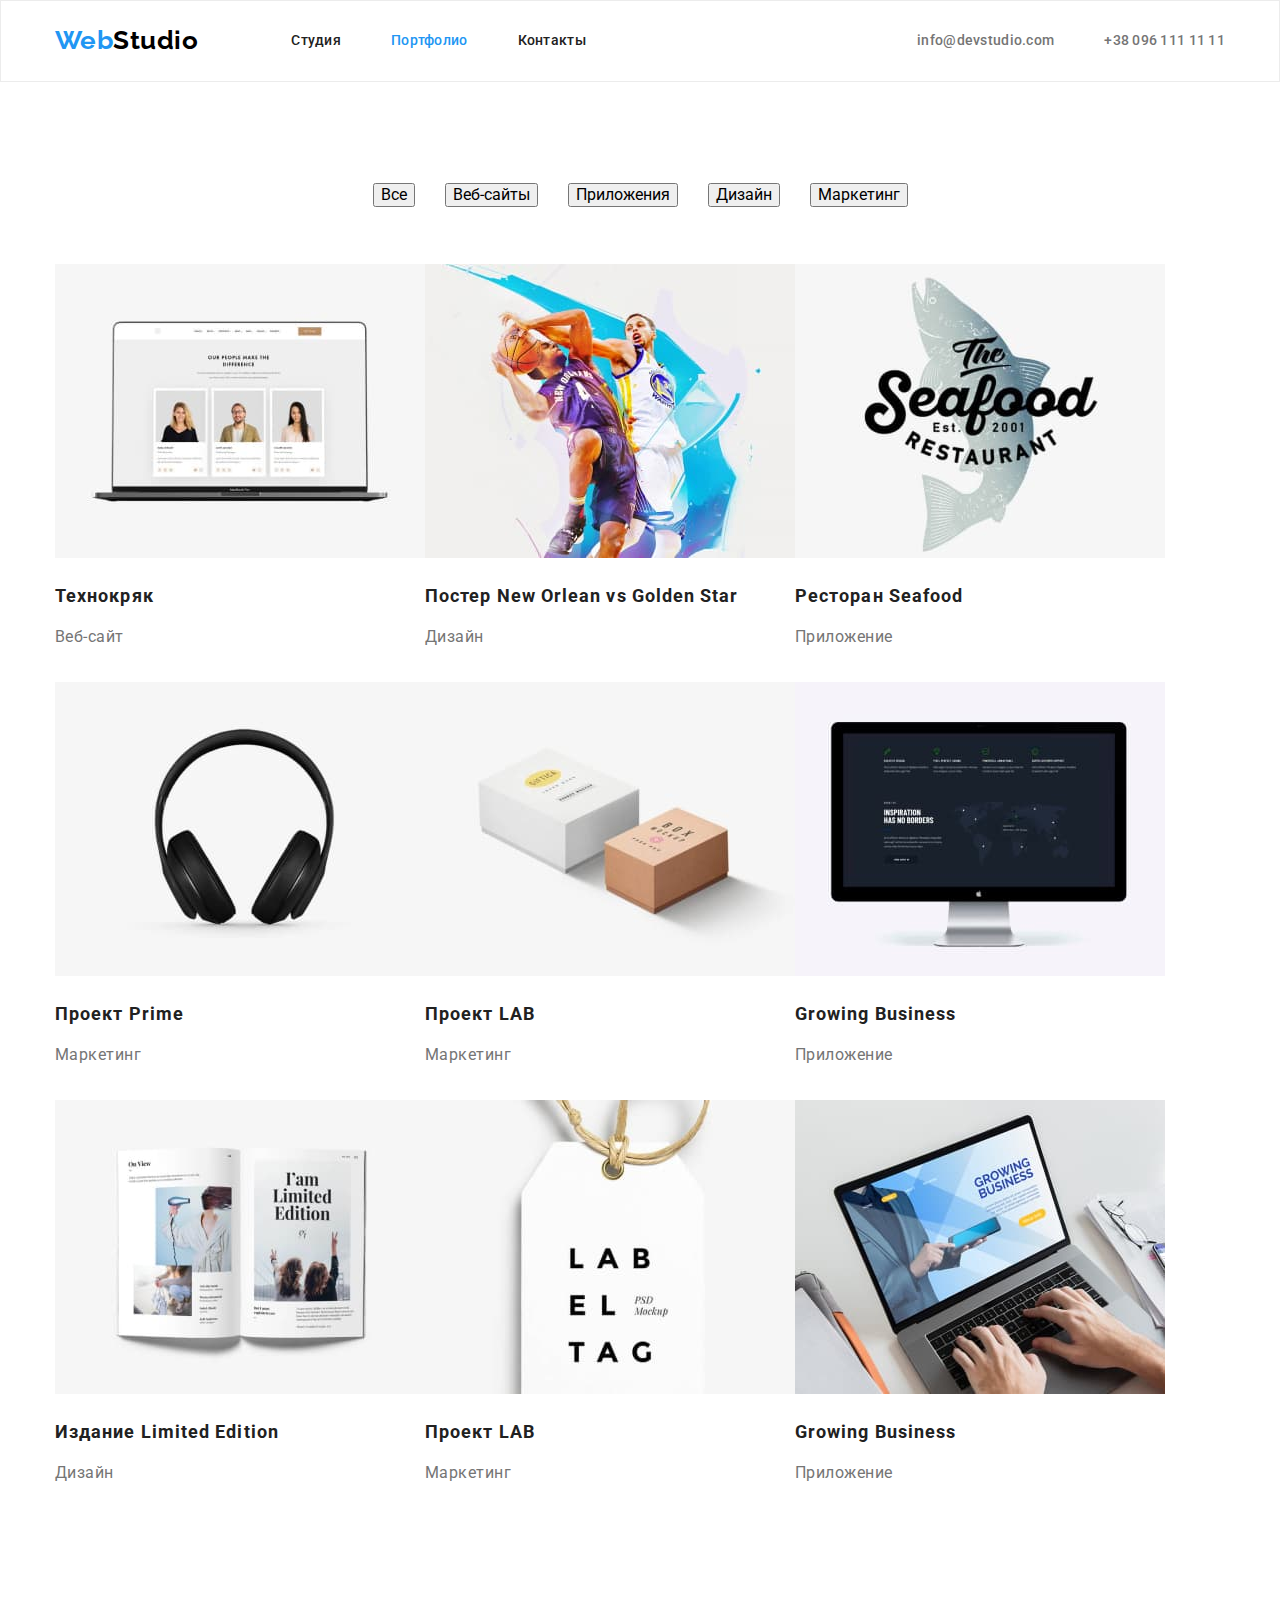
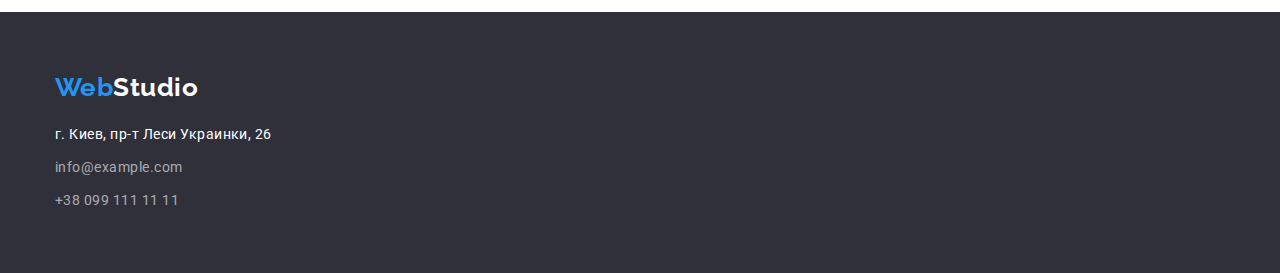
==== commit 9739bb18: "Домашка 3 главная ок" ====
--- a/portfolio.html
+++ b/portfolio.html
@@ -49,12 +49,12 @@
       </div>
     </header>
 
-    <main>
-      <section>
+    <main> 
+      <section class="section">
         <h1 class="visually-hidden">portfolio</h1>
 
         <!--Button-->
-        <div class="container btn-container">
+        <div class="container">
           <ul class="btn-list">
             <li class="btn-item">
               <button type="submit" class="btn">Все</button>
@@ -72,10 +72,10 @@
               <button type="submit" class="btn">Маркетинг</button>
             </li>
           </ul>
-        </div>
-        <!--Примеры работ-->
+        
+       
 
-        <ul class="container example-container">
+        <ul class="example-container">
           <li class="example-item">
             <img
               class="example-img"
@@ -169,6 +169,7 @@
             <p class="second-text">Приложение</p>
           </li>
         </ul>
+    </div>
       </section>
     </main>
 
--- a/css/styles.css
+++ b/css/styles.css
@@ -33,11 +33,13 @@
 h5,
 h6 {
   margin: 0;
+  padding: 0;
 }
 img {
   display: block;
-  /* width: 100%; */
-}
+  max-width: 100%;
+}
+
 ul {
   margin: 0;
   padding: 0;
@@ -84,15 +86,12 @@
   width: 1200px;
   padding-right: 15px;
   padding-left: 15px;
-
-  /* outline: 2px solid tomato; */
-}
-
-.section:not(:last-child) {
-  margin-bottom: 94px;
-  padding-top: 200px;
-  padding-bottom: 280px;
-}
+}
+
+.section {
+  padding: 94px 0;
+}
+
 .title-text {
   font-weight: 700;
   text-align: left;
@@ -147,8 +146,6 @@
 .header-item:not(:last-child) {
   margin-right: 50px;
 }
-/* .header-item + .header-item {
-     margin-left: 50px; */
 
 .link {
   color: var(--title-text-color);
@@ -188,10 +185,12 @@
 .hero-section {
   text-align: center;
   background: var(--bgr-color);
+  padding-top: 200px;
+  padding-bottom: 280px;
+
 }
 
 .hero-title {
-  margin-top: 0;
   margin-bottom: 30px;
   color: var(--title-white-color);
   font-size: 44px;
@@ -199,6 +198,8 @@
   line-height: 1.36;
   letter-spacing: 0.06em;
   text-transform: uppercase;
+  width: 696px;
+  margin: 0 auto 30px;
 }
 
 /* ------------- Особенности------------- */
@@ -215,9 +216,21 @@
   line-height: 1.14;
   text-transform: uppercase;
 }
+.peculiarities-second-text {
+
+font-size: 14px;
+font-style: normal;
+line-height: 1.71;
+text-align: left;
+
+
+}
 
 /*--------------Работа--------------*/
 
+.section-work {
+    padding-top: 0;
+}
 .section-title {
   margin-top: 0;
   margin-bottom: 50px;
@@ -234,43 +247,41 @@
 
 /*------------ Наша команда -------------*/
 
+.section-team {
+    background: var(--btn-color);
+}
 .team-list .title {
   color: var(--title-text-color);
   font-size: 16px;
   font-weight: 500;
   line-height: 1.88;
-
   text-align: center;
 }
 .team-list {
   display: flex;
-  /* justify-content: space-between; */
   margin-bottom: 0;
   margin-left: -30px;
-
   font-size: 16px;
   line-height: 1.19;
   text-align: center;
 }
 .team-item {
   flex-basis: calc((100% - 3 * 30px) / 3);
-  margin-left: 30px;
-  /* margin-top: 186px; */
-  margin-bottom: 94px;
-}
-.title {
-  margin-top: 30px;
-  margin-bottom: 10px;
-}
+  
+}
+
 .team-imag {
   margin-bottom: 30px;
 }
 .team-title {
+ margin-top: 30px;
   margin-bottom: 10px;
+}
+.team-second-text {
+    margin-bottom: 30px;
 }
 /* button */
 .hero-button {
-  /* margin: 350px 700px 200px ; */
   border-radius: 4px;
   padding: 10px 32px;
   min-width: 200px;
@@ -279,10 +290,12 @@
   color: var(--title-white-color);
   background: var(--accent-color);
   font-family: inherit;
-  font-size: 16px;
+  font-size: 16px; 
   font-weight: 700;
   line-height: 1.88;
   letter-spacing: 0.06em;
+  bottom: none;
+  cursor: pointer;
 }
 
 /* Button-portfolio */
@@ -306,17 +319,26 @@
   letter-spacing: 0.06em;
   text-align: left;
 }
-/* Futer */
+
+/*------------- Futer---------------- */
+
+
 .futer {
   background-color: var(--bgr-color);
-}
-
+  padding: 60px 0;
+
+}
+.futer-logo {
+    margin-bottom: 20px;
+}
 .futer .address {
   color: var(--title-white-color);
 
   font-size: 14px;
   line-height: 1.71;
   text-align: left;
+  margin-bottom: 9px;
+  margin-top: 20px;
 }
 .futer .inf {
   font-family: Roboto;
@@ -326,24 +348,24 @@
   line-height: 1.71;
   text-align: left;
 }
-.futer-logo {
-  margin-bottom: 20px;
-}
-.futer-adrdess {
+
+
+.futer-inf-mail {
+    display: block;
   margin-bottom: 9px;
 }
-.futer-inf-mail {
-  margin-bottom: 9px;
-}
+.futer-inf-tel {
+    display: block;
+ margin-bottom: 60px;
+}
+
+
 
 /*--------------- Portfolio ------------*/
 
 /*----------- Button ---------*/
 
-.btn-container {
-  margin-top: 94px;
-  margin-bottom: 34px;
-}
+
 .btn-item {
   font-size: 16px;
   font-weight: 500;
@@ -360,11 +382,9 @@
 .btn-list {
   display: flex;
   justify-content: center;
-}
-.btn {
-  margin-top: 0;
-  margin-bottom: 16px;
-}
+  margin-bottom: 50px;
+}
+
 .btn:hover,
 .btn:focus {
   background-color: var(--accent-color);
@@ -386,19 +406,14 @@
 }
 .example-container {
   display: flex;
-  /* flex-basis: calc(100% / 3 - 30px); */
   flex-wrap: wrap;
-  justify-content: space-between;
+  
 }
 .example-item {
+
   margin-bottom: 30px;
 }
-.example-item:nth-child(3n) {
-  margin-right: 0px;
-}
-/* .example-item {
-  margin-left: -30px;
-} */
+
 .example-img {
   margin-bottom: 20px;
 }
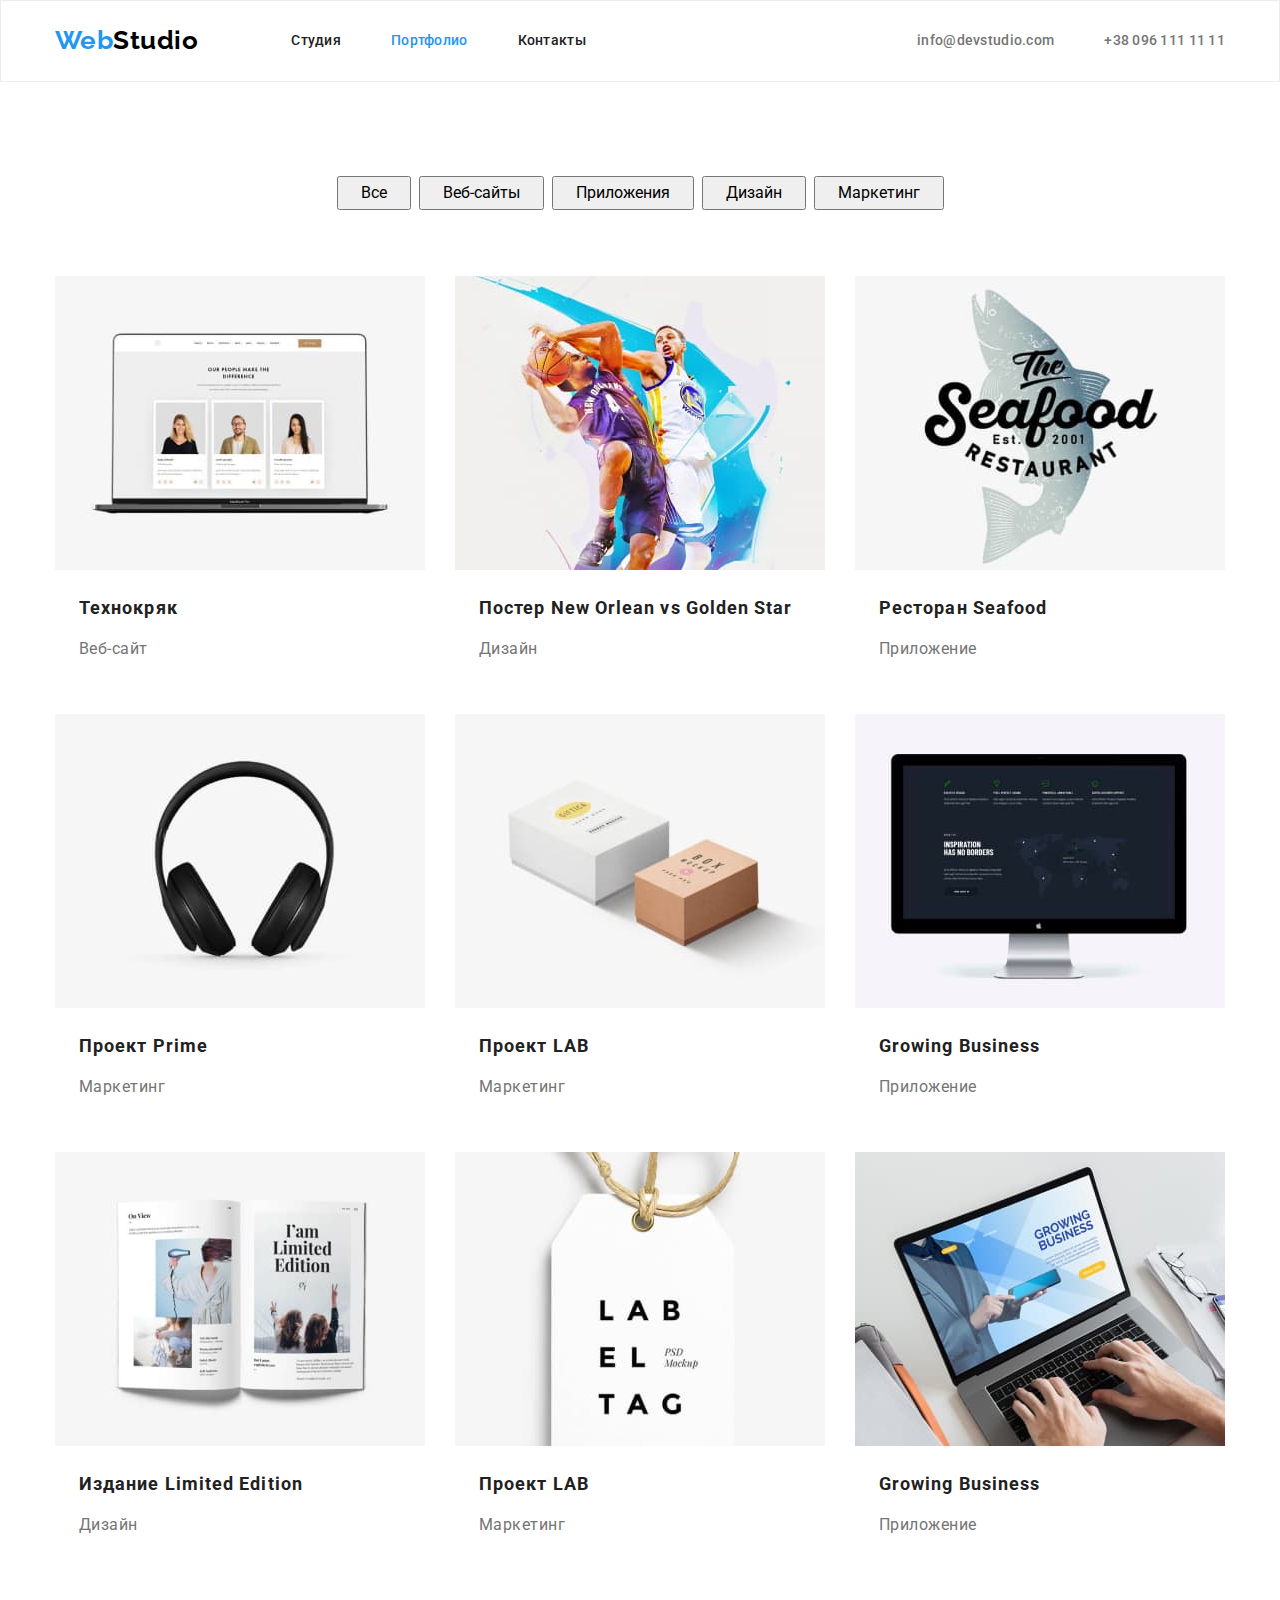
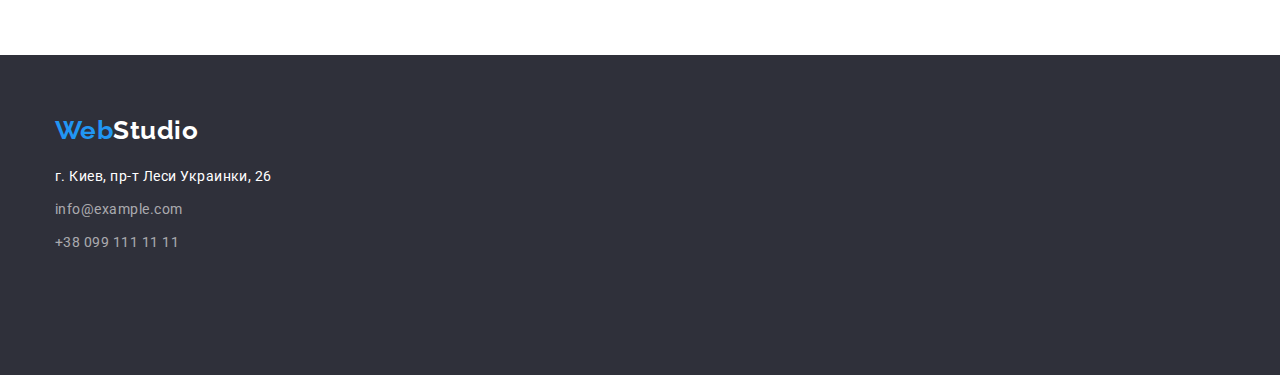
==== commit d0ca64de: "Домашка 3 итог" ====
--- a/portfolio.html
+++ b/portfolio.html
@@ -77,14 +77,11 @@
 
         <ul class="example-container">
           <li class="example-item">
-            <img
-              class="example-img"
-              src="./images/img21.jpg"
-              alt="Технокряк"
-              width="370"
-            />
+            <img class="example-img" src="./images/img21.jpg"alt="Технокряк"width="370"/>
+            <div class="main-example-text">
             <h2 class="title-text example-text">Технокряк</h2>
             <p class="second-text">Веб-сайт</p>
+           </div>
           </li>
           <li class="example-item">
             <img
@@ -93,10 +90,12 @@
               alt="Постер New Orlean vs Golden Star"
               width="370"
             />
+            <div class="main-example-text">
             <h2 class="title-text example-text">
               Постер New Orlean vs Golden Star
             </h2>
             <p class="second-text">Дизайн</p>
+        </div>
           </li>
           <li class="example-item">
             <img
@@ -105,8 +104,10 @@
               alt="Ресторан Seafood"
               width="370"
             />
+            <div class="main-example-text">
             <h2 class="title-text example-text">Ресторан Seafood</h2>
             <p class="second-text">Приложение</p>
+        </div>
           </li>
           <li class="example-item">
             <img
@@ -115,8 +116,10 @@
               alt="Проект Prime"
               width="370"
             />
+            <div class="main-example-text">
             <h2 class="title-text example-text">Проект Prime</h2>
             <p class="second-text">Маркетинг</p>
+        </div>
           </li>
           <li class="example-item">
             <img
@@ -125,8 +128,10 @@
               alt="Проект LAB"
               width="370"
             />
+            <div class="main-example-text">
             <h2 class="title-text example-text">Проект LAB</h2>
             <p class="second-text">Маркетинг</p>
+            </div>
           </li>
           <li class="example-item">
             <img
@@ -135,8 +140,10 @@
               alt="Growing Business"
               width="370"
             />
+            <div class="main-example-text">
             <h2 class="title-text example-text">Growing Business</h2>
             <p class="second-text">Приложение</p>
+        </div>
           </li>
           <li class="example-item">
             <img
@@ -145,8 +152,10 @@
               alt="Издание Limited Edition"
               width="370"
             />
+            <div class="main-example-text">
             <h2 class="title-text example-text">Издание Limited Edition</h2>
             <p class="second-text">Дизайн</p>
+        </div>
           </li>
           <li class="example-item">
             <img
@@ -155,8 +164,10 @@
               alt="Проект LAB"
               width="370"
             />
+            <div class="main-example-text">
             <h2 class="title-text example-text">Проект LAB</h2>
             <p class="second-text">Маркетинг</p>
+        </div>
           </li>
           <li class="example-item">
             <img
@@ -165,29 +176,31 @@
               alt="Growing Business"
               width="370"
             />
+            <div class="main-example-text">
             <h2 class="title-text example-text">Growing Business</h2>
             <p class="second-text">Приложение</p>
+        </div>
           </li>
         </ul>
     </div>
       </section>
     </main>
 
-    <!--Футер-->
-
-    <footer class="futer">
-      <div class="container">
-        <a href="/" class="logo futer-logo">
-          Web<span class="accent-white">Studio</span>
-        </a>
-        <address class="futer-adrdess">
-          <p class="address">г. Киев, пр-т Леси Украинки, 26</p>
-          <ul>
-            <li><a href="" class="futer-inf-mail inf">info@example.com</a></li>
-            <li><a href="" class="inf">+38 099 111 11 11</a></li>
-          </ul>
-        </address>
-      </div>
-    </footer>
-  </body>
-</html>
+   <!--Футер--> 
+
+   <footer class="futer">
+    <div class="container">
+      <a href="/" class="logo futer-logo">
+        Web<span class="accent-white">Studio</span>
+      </a>
+      <address class="futer-adrdess">
+        <p class="address">г. Киев, пр-т Леси Украинки, 26</p>
+        <ul>
+          <li><a href="" class="futer-inf-mail inf">info@example.com</a></li>
+          <li><a href="" class="inf futer-inf-tel">+38 099 111 11 11</a></li>
+        </ul>
+      </address>
+    </div>
+  </footer>
+</body>
+</html>--- a/css/styles.css
+++ b/css/styles.css
@@ -364,7 +364,10 @@
 /*--------------- Portfolio ------------*/
 
 /*----------- Button ---------*/
-
+.btn {
+    padding: 6px 22px;
+    
+}
 
 .btn-item {
   font-size: 16px;
@@ -373,11 +376,13 @@
   text-align: center;
   color: var(--bgr-color);
   border-radius: 4px;
-  padding: 6px 22px;
-}
-
-.btn-item:not(:last-child) {
   padding-right: 8px;
+  padding-bottom: 16px;
+  
+}
+
+.btn-item:last-child {
+  padding-right: 0px;
 }
 .btn-list {
   display: flex;
@@ -389,6 +394,7 @@
 .btn:focus {
   background-color: var(--accent-color);
   cursor: pointer;
+  color: var(--btn-color);
 }
 .example-text {
   margin-bottom: 8px;
@@ -407,13 +413,17 @@
 .example-container {
   display: flex;
   flex-wrap: wrap;
-  
+  margin-left: -30px;
+  margin-top: -30px;
 }
 .example-item {
-
-  margin-bottom: 30px;
-}
-
-.example-img {
-  margin-bottom: 20px;
-}
+    margin-left: 30px;
+    margin-top: 30px;
+    flex-basis: calc((100% - 90px) / 3);
+}
+
+
+.main-example-text {
+    margin: 20px 24px;
+
+}